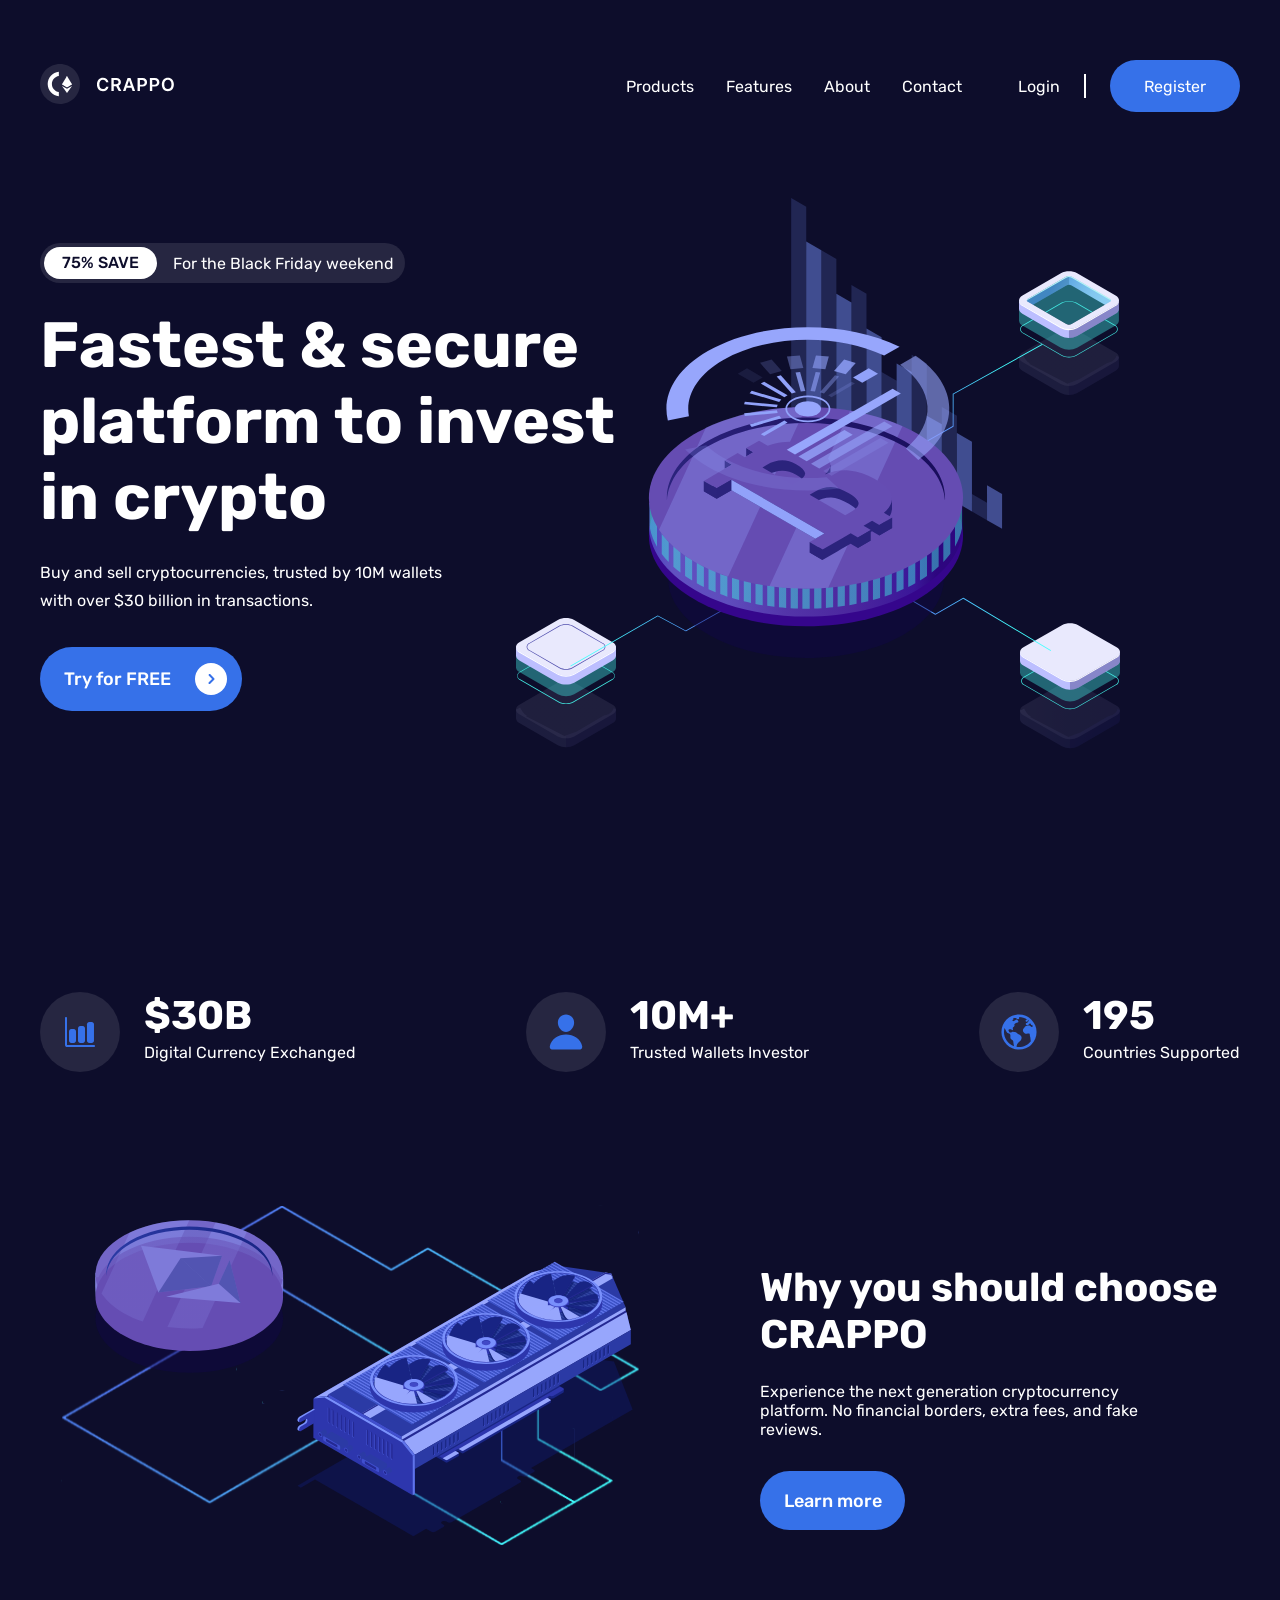
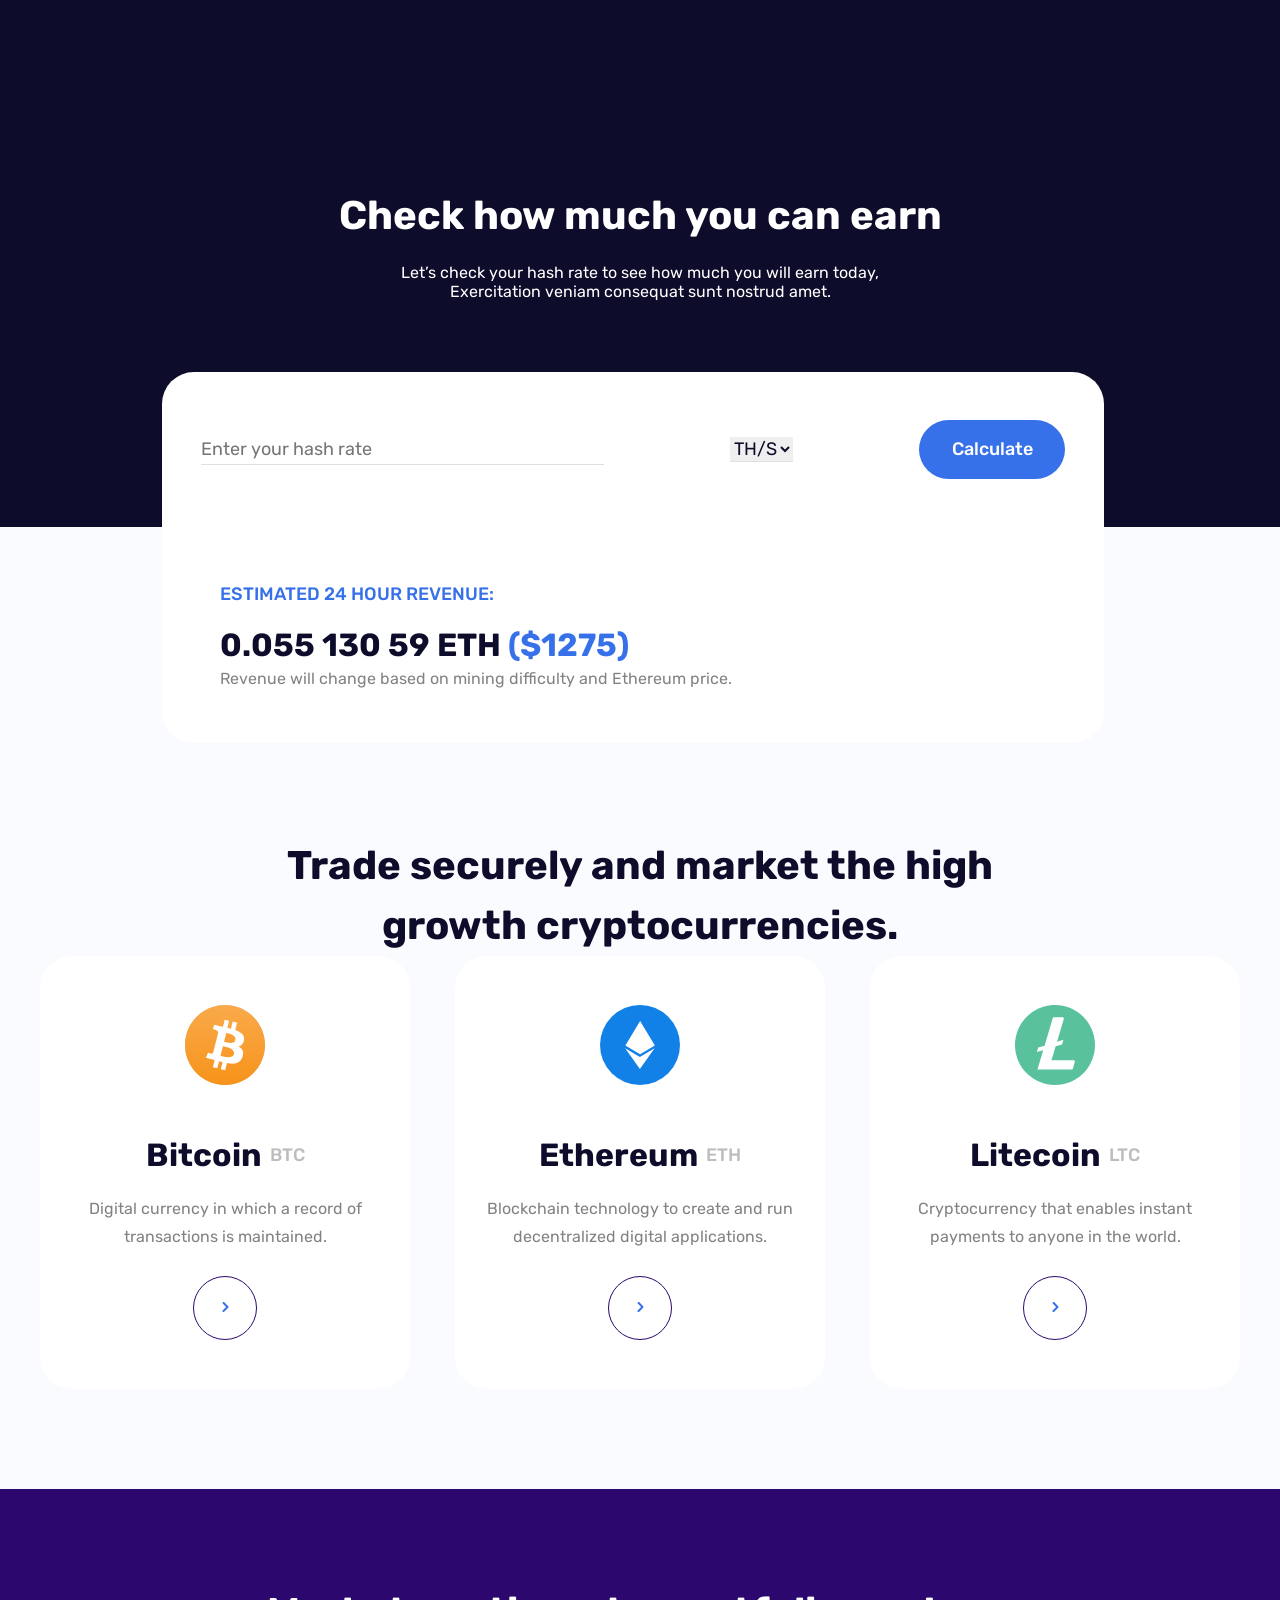
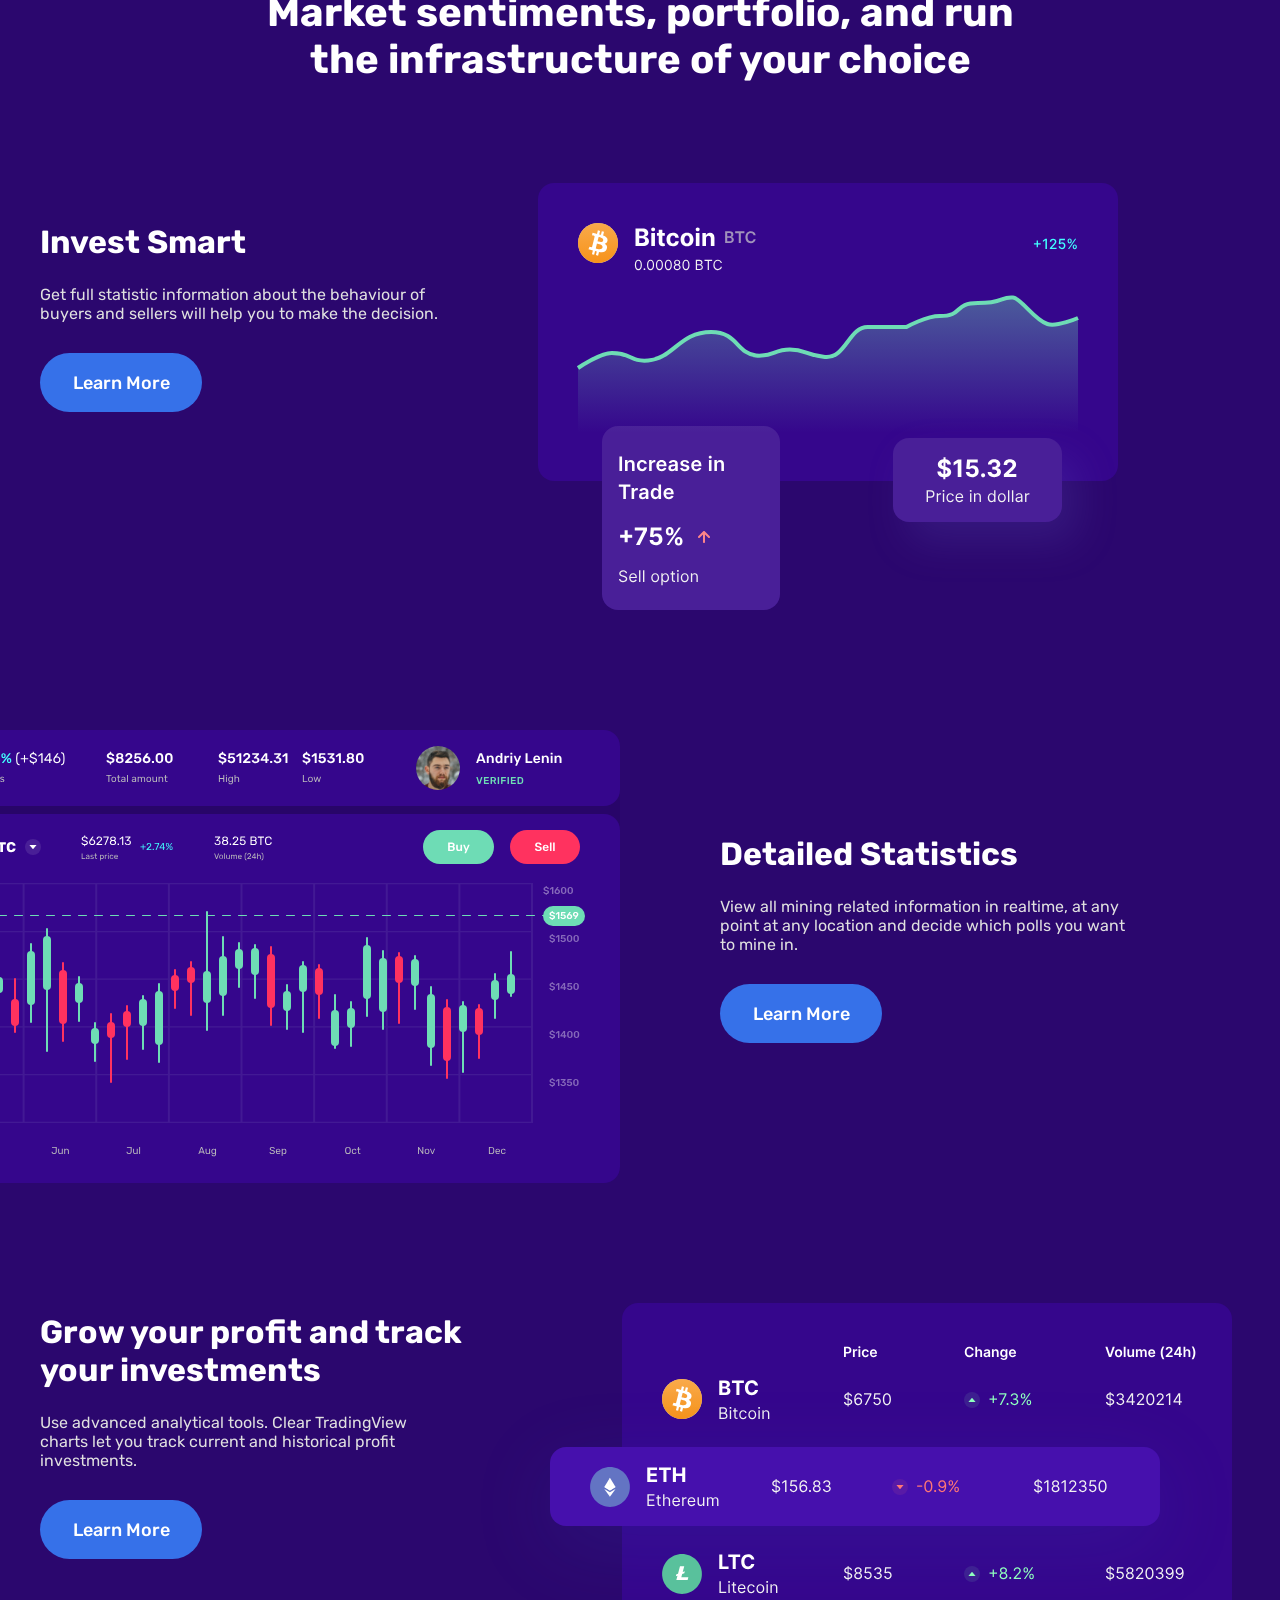
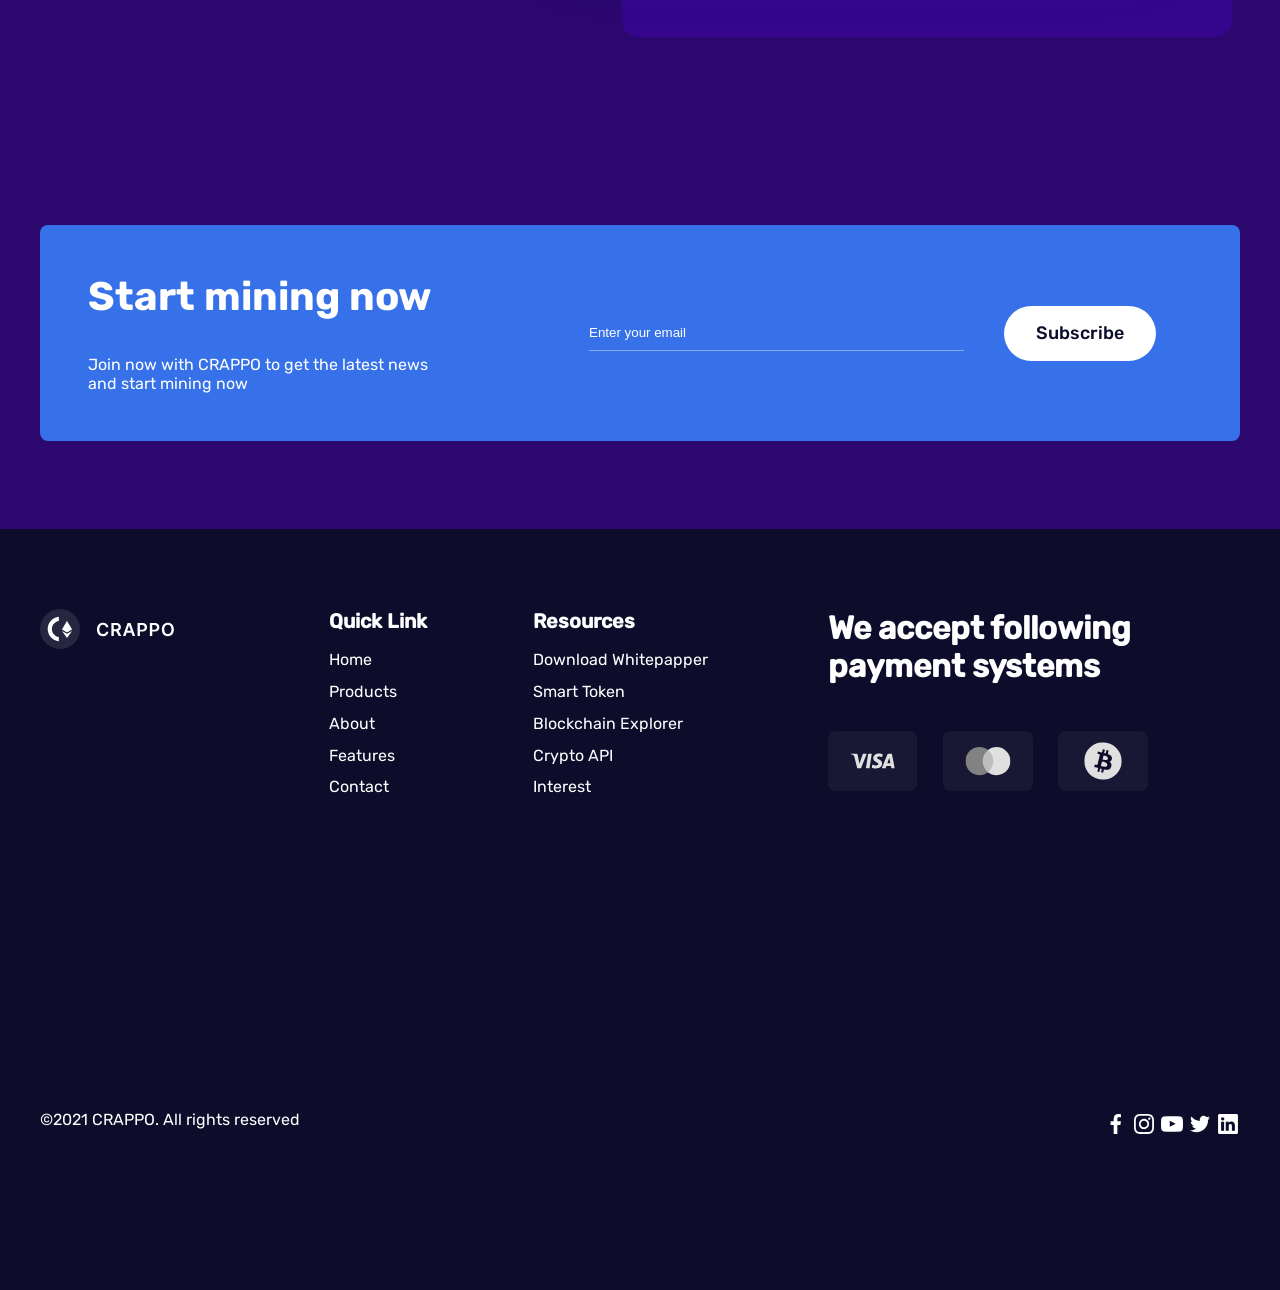
==== index.html @ ebf12674 "Add files via upload" ====
<!DOCTYPE html>
<html lang="en">
<head>
    <meta charset="UTF-8">
    <meta name="viewport" content="width=device-width, initial-scale=1.0">
    <title>CRAPPO</title>

    <link rel="stylesheet" href="css/style.css">
    <script src="js/app.js" defer></script>
</head>
<body>
    
    <div class="wrapper">
        <div class="content">
            <header class="header">
                <div class="container">
                    <div class="top">
                        <a href="#" class="logo">
                            <img src="img/Logo.svg" alt="alt" class="logo__img">
                        </a>
                        <nav class="menu">
                            <ul class="menu_list">
                                <li class="menu__list-item">
                                    <a href="#" class="menu__list-link">Products</a>
                                </li>
                                <li class="menu__list-item">
                                    <a href="#" class="menu__list-link">Features</a>
                                </li>
                                <li class="menu__list-item">
                                    <a href="#" class="menu__list-link">About</a>
                                </li>
                                <li class="menu__list-item">
                                    <a href="#" class="menu__list-link">Contact</a>
                                </li>
                            </ul>
                        </nav>
                        <nav class="signin">
                            <a href="#" class="signin_text">Login</a>
                            <span class="delimiter"></span>
                            <a href="#" class="reg_button">Register</a>
                        </nav>
                    </div>
                </div>
            </header>
            
            <section class="section_one">
                <div class="container">
                    <div class="value_prop_inner">
                        <div class="value_prop">
                            <div class="info">
                                <p class="save_figure">75% SAVE</p>
                                <p class="button_text">For the Black Friday weekend</p>
                            </div>
                            <h1 class="value__prop-btext">Fastest & secure<br> platform to invest <br>in crypto</h1>
                            <p class="value__prop-stext">Buy and sell cryptocurrencies, trusted by 10M wallets <br>with over $30 billion in transactions.</p>
                            <button href="#" class="try_button">
                                <p>Try for FREE</p>
                                <img src="img/Arrow_R.svg" alt="Alt" class="arrow_r" href="#">
                            </button>
                        </div>
                        <div class="value_prop_img">
                            <img src="img/Illustration.svg" alt="Alt" class="illust">
                        </div>
                    </div>
                    <div class="whocrappo">
                        <div class="numbers">
                            <ul class="numbers_list">
                                <li class="number_items">
                                    <img class="icon_whocrappo" src="img/Icon_1.svg" alt="Alt">
                                    <div class="number_items-text">
                                        <h1 class="b_text">$30B</h1>
                                        <p class="r_text">Digital Currency Exchanged</p>
                                    </div>
                                </li>
                                <li class="number_items">
                                    <img class="icon_whocrappo" src="img/Icon_2.svg" alt="Alt">
                                    <div class="number_items-text">
                                        <h1 class="b_text">10M+</h1>
                                        <p class="r_text">Trusted Wallets Investor</p>
                                    </div>
                                </li>
                                <li class="number_items">
                                    <img class="icon_whocrappo" src="img/Icon_3.svg" alt="Alt">
                                    <div class="number_items-text">
                                        <h1 class="b_text">195</h1>
                                        <p class="r_text">Countries Supported</p>
                                    </div>
                                </li>
                            </ul>
                            <img src="img/Illustrations_2.svg" alt="Alt" class="illust_2">
                            <div class="experience">
                                <div class="experience_text">
                                    <h1 class="experience_btext">
                                        Why you should choose <br>CRAPPO
                                    </h1>
                                    <p class="experience_rtext">
                                        Experience the next generation cryptocurrency <br>platform. No financial borders, extra fees, and fake <br>reviews.
                                    </p>
                                    <button href="#" class="experience_button">
                                        Learn more
                                    </button>
                                </div>
                            </div>
                        </div>
                        <div class="trade">
                            <div class="check">
                                <h1 class="check_btext">
                                    Check how much you can earn
                                </h1>
                                <p class="ckeck_rtext">
                                    Let’s check your hash rate to see how much you will earn today, <br>Exercitation veniam consequat sunt nostrud amet.
                                </p>
                            </div>
                        </div>
                    </div>
                    <div class="calculate">
                        <div class="calculate_content">
                            <input type="search" class="saerch" placeholder="Enter your hash rate">
                            <select name="select" id="#" class="select">
                                <option value="s1" class="value">TH/S</option>
                                <option value="s2" class="value">R</option>
                                <option value="s3" class="value">T</option>
                                <option value="s4" class="value">Y</option>
                            </select>
                            <button href="#" class="calculate_button">Calculate</button>
                        </div>
                    </div>
                </div>
            </section>

            <section class="section_two">
                <div class="container">
                    <div class="estimated_figure">
                        <div class="estimated_revenue">
                            <p class="estimated-text">ESTIMATED 24 HOUR REVENUE:</p>
                            <div class="estimated-value">
                                <p class="estimated-value">0.055 130 59 ETH <span>($1275)</span></p>
                            </div>
                            <p class="estimated-low_text">Revenue will change based on mining difficulty and Ethereum price.</p>
                        </div>
                    </div>
                    <div class="cryptocurrencies">
                        <div class="cryptocurrencies_title">
                            <h1>Trade securely and market the high <br>growth cryptocurrencies.</h1>
                        </div>
                        <div class="cryptocurrencies_list">
                            <ul class="cryptocurrencies_items">
                                <li class="cryptocurrencies_item">
                                    <img src="img/Icon_btc.svg" alt="" class="cryptocurrencies_img">
                                    <div class="cryptocurrencies_item_text">
                                        <div class="cryptocurrencies_item_title">
                                            <h1>Bitcoin</h1>
                                            <p>BTC</p>
                                        </div>
                                        <div class="cryptocurrencies_item_low-text">
                                            <p>Digital currency in which a record of <br> transactions is maintained.</p>
                                        </div>
                                        <button class="cryptocurrencies_button">
                                            <p class="cryptocurrencies_button_text">Start mining</p>
                                            <img src="img/Arrow_cryptocurrencies.svg" alt="">
                                        </button>
                                    </div>
                                </li>
                                <li class="cryptocurrencies_item">
                                    <img src="img/Icon_eth.svg" alt="" class="cryptocurrencies_img">
                                    <div class="cryptocurrencies_item_text">
                                        <div class="cryptocurrencies_item_title">
                                            <h1>Ethereum</h1>
                                            <p>ETH</p>
                                        </div>
                                        <div class="cryptocurrencies_item_low-text">
                                            <p>Blockchain technology to create and run <br> decentralized digital applications.</p>
                                        </div>
                                        <button class="cryptocurrencies_button">
                                            <p class="cryptocurrencies_button_text">Start mining</p>
                                            <img src="img/Arrow_cryptocurrencies.svg" alt="">
                                        </button>
                                    </div>
                                </li>
                                <li class="cryptocurrencies_item">
                                    <img src="img/Icon_ltc.svg" alt="" class="cryptocurrencies_img">
                                    <div class="cryptocurrencies_item_text">
                                        <div class="cryptocurrencies_item_title">
                                            <h1>Litecoin</h1>
                                            <p>LTC</p>
                                        </div>
                                        <div class="cryptocurrencies_item_low-text">
                                            <p>Cryptocurrency that enables instant <br> payments to anyone in the world.</p>
                                        </div>
                                        <button class="cryptocurrencies_button">
                                            <p class="cryptocurrencies_button_text">Start mining</p>
                                            <img src="img/Arrow_cryptocurrencies.svg" alt="">
                                        </button>
                                    </div>
                                </li>
                            </ul>
                        </div>
                    </div>
                </div>
            </section>

            <section class="section_three">
                <div class="container">
                    <h1 class="features_h1">Market sentiments, portfolio, and run <br> the infrastructure of your choice</h1>
                    <div class="features">
                        <div class="invest_smart">
                            <div class="invest_smart_text">
                                <h1 class="features-text_h1">Invest Smart</h1>
                                <p class="features-text-p">Get full statistic information about the behaviour of  <br>buyers and sellers will help you to make the decision.</p>
                                <div class="features-button">
                                    <p class="features-button_text">Learn More</p>
                                </div>
                            </div>
                            <img src="img/invest_smart.svg" alt="Alt" class="invest_smart-img">
                        </div>
                        <div class="detailed">
                            <img src="img/detailed.svg" alt="Alt" class="detailed-img">
                            <div class="detailed_text">
                                <h1 class="features-text_h1">Detailed Statistics</h1>
                                <p class="features-text-p">View all mining related information in realtime, at any <br> point at any location and decide which polls you want <br>to mine in.</p>
                                <div class="features-button" href="#">
                                    <p class="features-button_text">Learn More</p>
                                </div>
                            </div>
                        </div>
                        <div class="profit">
                            <div class="profit_text">
                                <h1 class="features-text_h1">Grow your profit and track your investments</h1>
                                <p class="features-text-p">Use advanced analytical tools. Clear TradingView <br>charts let you track current and historical profit <br>investments.</p>
                                <div class="features-button" href="#">
                                    <p class="features-button_text">Learn More</p>
                                </div>
                            </div>
                            <img src="img/profit.svg" alt="Alt" class="profit-img">
                        </div>
                    </div>
                    <div class="start_mining">
                        <div class="start_mining-text">
                            <h1 class="start_mining-text_h1">Start mining now</h1>
                            <p class="start_mining-text_p">Join now with CRAPPO to get the latest news <br>and start mining now</p>
                        </div>
                        <div class="enter_email">
                            <input type="text" class="email_input" placeholder="Enter your email">
                            <a class="enter_email-button" href="#">
                                <p class="enter_email-button_text">Subscribe</p>
                            </a>
                        </div>
                    </div>
                </div>
            </section>
            <footer class="footer">
                <div class="container">
                    <div class="footer_item">
                        <div class="logo_footer">
                            <img src="img/Logo.svg" alt="Alt" class="logo_footer-img">
                        </div>
                        <div class="footer_content">
                            <ul class="footer-list">
                                <h1 class="footer-list_text-h1">Quick Link</h1>
                                <li class="footer-list_item">
                                    <a href="#" class="footer-list_text">Home</a>
                                </li>
                                <li class="footer-list_item">
                                    <a href="#" class="footer-list_text">Products</a>
                                </li>
                                <li class="footer-list_item">
                                    <a href="#" class="footer-list_text">About</a>
                                </li>
                                <li class="footer-list_item">
                                    <a href="#" class="footer-list_text">Features</a>
                                </li>
                                <li class="footer-list_item">
                                    <a href="#" class="footer-list_text">Contact</a>
                                </li>
                            </ul>
                            <ul class="footer-list">
                                <h1 class="footer-list_text-h1">Resources</h1>
                                <li class="footer-list_item">
                                    <a href="#" class="footer-list_text">Download Whitepapper</a>
                                </li>
                                <li class="footer-list_item">
                                    <a href="#" class="footer-list_text">Smart Token</a>
                                </li>
                                <li class="footer-list_item">
                                    <a href="#" class="footer-list_text">Blockchain Explorer</a>
                                </li>
                                <li class="footer-list_item">
                                    <a href="#" class="footer-list_text">Crypto API</a>
                                </li>
                                <li class="footer-list_item">
                                    <a href="#" class="footer-list_text">Interest</a>
                                </li>
                            </ul>
                            <div class="payment_systems">
                                <h1 class="payment_systems-text">We accept following </h1>
                                <h1 class="payment_systems-text">payment systems</h1>
                                <div class="payment_system_imgs">
                                    <img src="img/Visa.svg" alt="Alt" class="payment_systems_img">
                                    <img src="img/Mastercard.svg" alt="Alt" class="payment_systems_img">
                                    <img src="img/Bitcoin.svg" alt="Alt" class="payment_systems_img">
                                </div>
                            </div>
                        </div>
                    </div>
    
                    <div class="footer_rights">
                        <p class="footer_rights">©2021 CRAPPO. All rights reserved</p>
                        <div class="footer_rights-imgs">
                            <img src="img/facebook-f 1.svg" alt="Alt" class="footer_rights-img">
                            <img src="img/instagram 1.svg" alt="Alt" class="footer_rights-img">
                            <img src="img/youtube 1.svg" alt="Alt" class="footer_rights-img">
                            <img src="img/twitter 1.svg" alt="Alt" class="footer_rights-img">
                            <img src="img/linkedin 1.svg" alt="Alt" class="footer_rights-img">
                        </div>
                    </div>
                </div>
            </footer>
        </div>
    </div>

</body>

</html>
---- css/style.css ----
* {
    margin: 0;
    padding: 0;
    box-sizing: border-box;
}
ul {
    list-style: none;
}
:active, :hover, :focus {
    outline: 0;
    outline-offset: 0;
}
a {
    text-decoration: none;
    color: inherit;
}
@font-face {
    font-family: rubic-r;
    src: url(../fonts/Rubik-Regular.ttf);
}
@font-face {
    font-family: rubic-m;
    src: url(../fonts/Rubik-Medium.ttf);
}
@font-face {
    font-family: rubic-b;
    src: url(../fonts/Rubik-Bold.ttf);
}
body {
    font-family: rubic-r;
    font-size: 16px;
    color: #FFFFFF;
    overflow-x: hidden;
}
h1 {
    font-size: 2.5rem;
    font-family: rubic-b;
}
.header {
    background-color: #0D0D2B;
    background-size: auto 100%;
}
.container {
    max-width: 1200px;
    margin: 0 auto;
}
.top {
    position: relative;
    display: flex;
    align-items: center;
    justify-content: space-between;
    padding-top: 3.75rem;
}
.logo {
    margin-right: 28.188rem;
}
.menu_list{
    display: flex;
    gap: 2rem;
    margin-right: 3.5rem;
}
.signin{
    display: flex;
    align-items: center;
    gap: 1.5rem;
}
.delimiter {
    width: 2px;
    height: 1.5rem;
    background: #FFFFFF;
}
.reg_button{
    width: 8.125rem;
    height: 3.25rem;
    background: #3671E9;
    border-radius: 2rem;
    display: flex;
    justify-content: center;
    align-items: center;
    cursor: pointer;
}
.reg_button:hover {
    background: #578dfa;
}
.section_one {
    background-color: #0D0D2B;
    padding-top: 3.188rem;
}
.value_prop_inner {
    display: grid;
    gap: 8px;
    grid-template-columns: 468px 565px;
}
.value__prop {
    position: relative;
    display: flex;
}
.info {
    margin-top: 5rem;
    display: flex;
    justify-content: space-around;
    align-items: center;
    gap: 1rem;
    border-radius: 2rem;
    background: rgba(255, 255, 255, 0.1);
    height: 2.5rem;
    width: 22.813rem;
}
.save_figure {
    background: #FFFFFF;
    width: 8.313rem;
    height: 2rem;
    display: flex;
    justify-content: center;
    align-items: center;
    border-radius: 2rem;
    font-family: rubic-m;
    line-height: 150%;
    color: #0D0D2B;
    margin: .25rem 0 .25rem .25rem;
}
.button_text {
    white-space: nowrap;
    margin-right: 0.688rem;
}
.value__prop-btext {
    white-space: nowrap;
    font-size: 4rem;
    margin-top: 1.5rem;
    max-width: 36.15rem;
}
.value__prop-stext {
    white-space: nowrap;
    line-height: 1.75rem;
    max-width: 27.188;
    margin-top: 1.5rem;
}
.try_button {
    margin-top: 2rem;
    background: #3671E9;
    width: 12.625rem;
    height: 4rem;
    border-radius: 2rem;
    display: flex;
    align-items: center;
    justify-content: center;
    gap: 1.5rem;
    border: none;
    cursor: pointer;
}
.try_button:hover {
    background: #578dfa;
}
.try_button p {
    font-family: rubic-m;
    font-size: 1.125rem;
    color: #FFFFFF;
    margin: 1.156rem 0 1.156rem 1.5rem;
    white-space: nowrap;
}
.try_button img {
    margin: 1rem 1rem 1rem 0;
    width: 2rem;
    height: 2rem;
}
.whocrappo {
    margin-top: 14.938rem;
}
.numbers_list {
    position: relative;
    display: flex;
    justify-content: space-between;
}
.number_items {
    display: flex;
    gap: 1.5rem;
}
.number_items-text {
    display: flex;
    flex-direction: column;
    gap: 0.25rem;
}
.experience {
    margin-top: 12rem;
}
.illust_2 {
    position: absolute;
}
.experience_text {
    margin-left: 45rem;
    white-space: nowrap;
}
.experience_rtext {
    margin-top: 1.5rem;
}
.experience_button {
    background: #3671E9;
    height: 3.688rem;
    width: 9.063rem;
    border-radius: 2rem;
    border: none;
    font-family: rubic-m;
    font-size: 1.125rem;
    color: #FFFFFF;
    margin-top: 2rem;
    cursor: pointer;
}
.experience_button:hover {
    background: #578dfa;
}

.trade {
    margin-top: 16.375rem;
    text-align: center;
}
.check_btext {
    margin-bottom: 1.5rem;
}

.calculate {
    margin: 4.438rem 8.5rem 0 7.625rem;
}

.calculate_content {
    width: 58.875rem;
    height: 9.688rem;
    background: white;
    display: flex;
    align-items: center;
    gap: 48px;
    justify-content: space-around;
    border-radius: 2rem 2rem 0 0;
}
.saerch {
    border: none;
    border-bottom: 1px solid #E0E0E0;
    width: 25.188rem;
    height: 1.875rem;
    font-family: inherit;
    font-size: 1.125rem;
    line-height: 150%;
    color: #0D0D2B;
}
.select {
    color: #0D0D2B;
    font-family: inherit;
    font-size: 1.125rem;
    line-height: 150%;
    border: none;
    border-bottom: 1px solid #E0E0E0;
}
.calculate_button {
    width: 9.125rem;
    height: 3.688rem;
    border-radius: 32px;
    border: none;
    background: #3671E9;
    font-family: rubic-m;
    font-size: 1.125rem;
    line-height: 150%;
    color: white;
    cursor: pointer;
}
.calculate_button:hover {
    background: #578dfa;
}


.section_two {
    background-color: #FAFBFF;
    color: #0D0D2B;
}
.estimated_figure {
    width: 58.875rem;
    height: 13.5rem;
    background: #FFFFFF;
    border-radius: 0 0 2rem 2rem;
    margin: 0 8.5rem 5.813rem 7.625rem;
    display: flex;
    flex-direction: column;
    justify-content: center;
}
.estimated_revenue {
    padding: 3rem 3.625rem;
}
.estimated-text {
    color: #3671E9;
    font-family: rubic-m;
    font-size: 1.125rem;
}
.estimated-value {
    color: #0D0D2B;
    font-family: rubic-b;
    font-size: 2rem;
    line-height: 150%;
    margin-top: 1rem;
}
.estimated-value span {
    color: #3671E9;
}
.estimated-low_text {
    color: #828282;
}

.cryptocurrencies {
    display: flex;
    flex-direction: column;
    align-items: center;
}
.cryptocurrencies_title h1 {
    text-align: center;
    line-height: 150%;
}
.cryptocurrencies_items {
    display: flex;
    gap: 45px;
    margin-bottom: 100px;
}
.cryptocurrencies_item {
    padding: 48px 24px;
    display: flex;
    flex-direction: column;
    align-items: center;
    justify-content: center;
    width: 370px;
    height: 433px;
    background: white;
    color: #0D0D2B;
    border-radius: 32px;
    transition: background 0.3s ease, color 0.3s ease;
}

.cryptocurrencies_item_text {
    text-align: center;
}
.cryptocurrencies_img {
    width: 80px;
    height: 80px;
    margin-bottom: 46px;
}
.cryptocurrencies_item_title{
    display: flex;
    align-items: center;
    justify-content: center;
    gap: 8px;
    margin-bottom: 16px;
}
.cryptocurrencies_item_title h1{
    font-size: 32px;
    line-height: 150%;
}
.cryptocurrencies_item_title p {
    font-family: rubic-m;
    font-size: 18px;
    line-height: 150%;
    color: #BDBDBD;
}
.cryptocurrencies_item_low-text {
    line-height: 28px;
    text-align: center;
    color: #828282;
    margin-bottom: 25px;
}
.cryptocurrencies_button {
    width: 64px;
    height: 64px;
    border-radius: 32px;
    background: white;
    white-space: nowrap;
    border: 1px solid #2B076E;
    transition: width .3s ease, height .3s ease;
}
.cryptocurrencies_button_text {
    position: absolute;
    font-family: rubic-m;
    font-size: 18px;
    opacity: 0;
    transition: opacity .3s ease;
    color: white;
}

.cryptocurrencies_item:hover {
    background: #2B076E;
    color: white;
}
.cryptocurrencies_item:hover .cryptocurrencies_button {
    margin: 0 81px 0 84px;
    background: #3671E9;
    width: 207px;
    height: 64px;
    border-radius: 32px;
    color: white;
    align-items: center;
    display: flex;
    justify-content: space-around;
    border: none;
}
.cryptocurrencies_item:hover button img {
    padding: 16px;
}
.cryptocurrencies_item:hover .cryptocurrencies_button_text {
    position: relative;
    opacity: 1;
}
.cryptocurrencies_item:hover .cryptocurrencies_button:hover {
    background: #578dfa;
    cursor: pointer;
}

.section_three {
    background-color: #2B076E;
    padding-bottom: 88px;
}
.features_h1 {
    text-align: center;
    padding-top: 100px;
}
.features {
    margin-top: 100px;
    display: flex;
    flex-direction: column;
    gap: 120px;
}
.invest_smart {
    display: flex;
    gap: 100px;
}
.invest_smart_text {
    margin-top: 40px;
    display: flex;
    flex-direction: column;
    gap: 24px;
}
.features-text_h1 {
    font-size: 32px;
}
.features-text-p {
    color: #E0E0E0;
}
.features-button {
    margin-top: 6px;
    width: 162px;
    height: 59px;
    background: #3671E9;
    display: flex;
    align-items: center;
    justify-content: center;
    border-radius: 32px;
}
.features-button:hover {
    background: #578dfa;
    cursor: pointer;
}
.features-button_text {
    font-family: rubic-m;
    font-size: 18px;
}
.detailed {
    display: flex;
    gap: 100px;
}
.detailed-img {
    margin-left: calc(50vw - 770px);
}
.detailed_text {
    margin-top: 105px;
    display: flex;
    flex-direction: column;
    gap: 24px;
}
.profit {
    display: flex;
    justify-content: space-between;
}
.profit_text {
    margin-top: 10px;
    display: flex;
    flex-direction: column;
    gap: 24px;
}

.start_mining {
    margin-top: 188px;
    padding: 48px;
    width: 1200px;
    height: 216px;
    background: #3671E9;
    border-radius: 8px;
    display: flex;
}
.start_mining-text {
    display: flex;
    flex-direction: column;
    justify-content: space-between;
    width: 501px;
}
.enter_email {
    display: flex;
    align-items: center;
    justify-content: center;
    gap: 40px;
}
.email_input {
    width: 375px;
    height: 35px;
    border: none;
    border-bottom: 1px solid rgba(255, 255, 255, 0.4);
    background: #3671E9;
    color: white;
}
.email_input::placeholder {
    color: white;
}
.enter_email-button {
    width: 152px;
    height: 55px;
    background: white;
    border-radius: 32px;
    color: #0D0D2B;
    font-family: rubic-m;
    font-size: 18px;
    display: flex;
    justify-content: center;
    align-items: center;
}
.enter_email-button:hover {
    background: #dadada;
}
footer {
    padding: 80px 0 80px;
    background: #0D0D2B;
}
.footer_item {
    display: flex;
}
.footer_content {
    display: flex;
    margin-left: 12vw;
    gap: 2vw;
}
.footer-list {
    display: flex;
    flex-direction: column;
    width: 14vw;
    height: 29vh;
    gap: 1vw;
}
.footer-list_text-h1 {
    font-family: rubic-m;
    font-size: 1.25rem;
    margin-bottom: .5vh;
}
.footer-list_item {
    display: flex;
    flex-direction: column;
    white-space: nowrap;
}
.payment_systems {
    margin-left: 7vw;
}
.payment_systems-text {
    font-family: rubic-m;
    font-size: 2rem;
}
.payment_system_imgs {
    padding-top: 40px;
    display: flex;
    justify-content: space-between;
    gap: 2vw;
}
.payment_systems_img {
    width: 7vw;
    height: 8vh;
}
.footer_rights {
    margin-top: 120px;
    display: flex;
    justify-content: space-between;
    padding-bottom: 4.5vh;
}
.footer_rights-imgs {
    margin-top: 122px;
    gap: 32px;
}
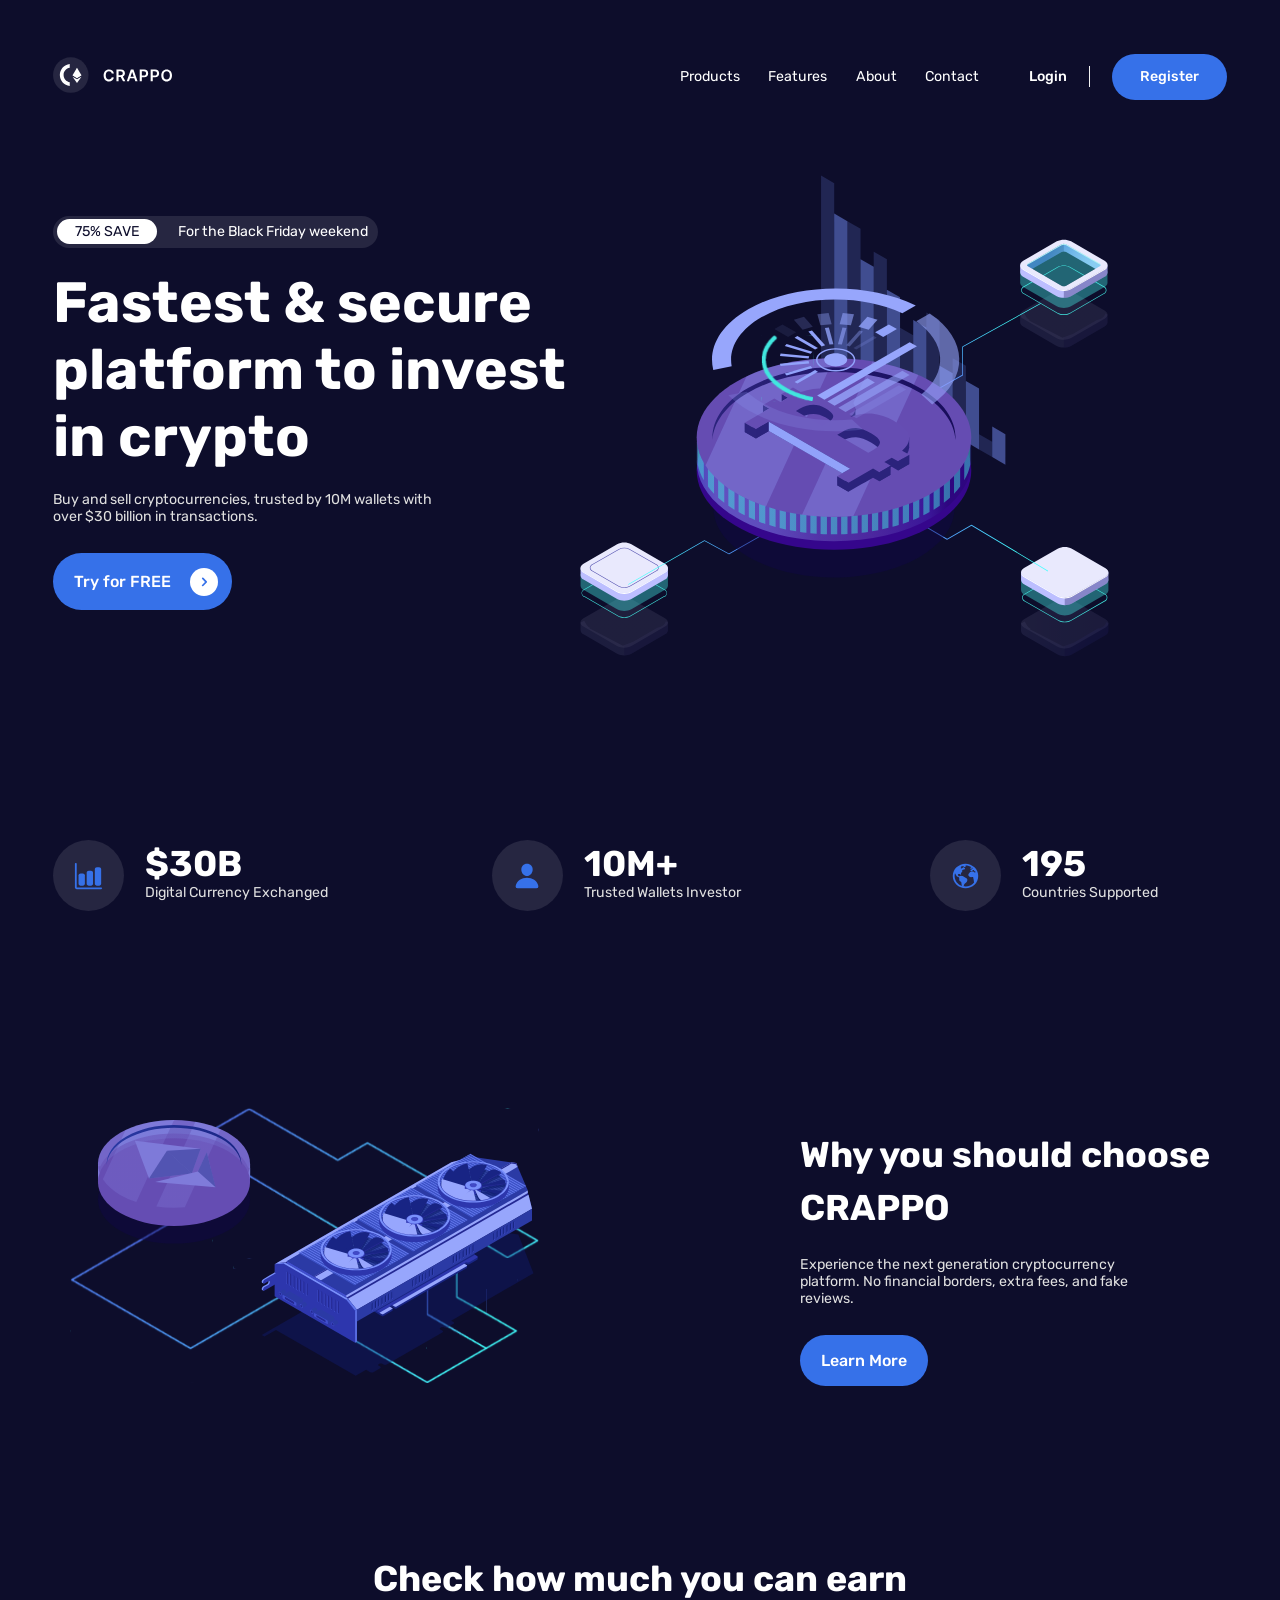
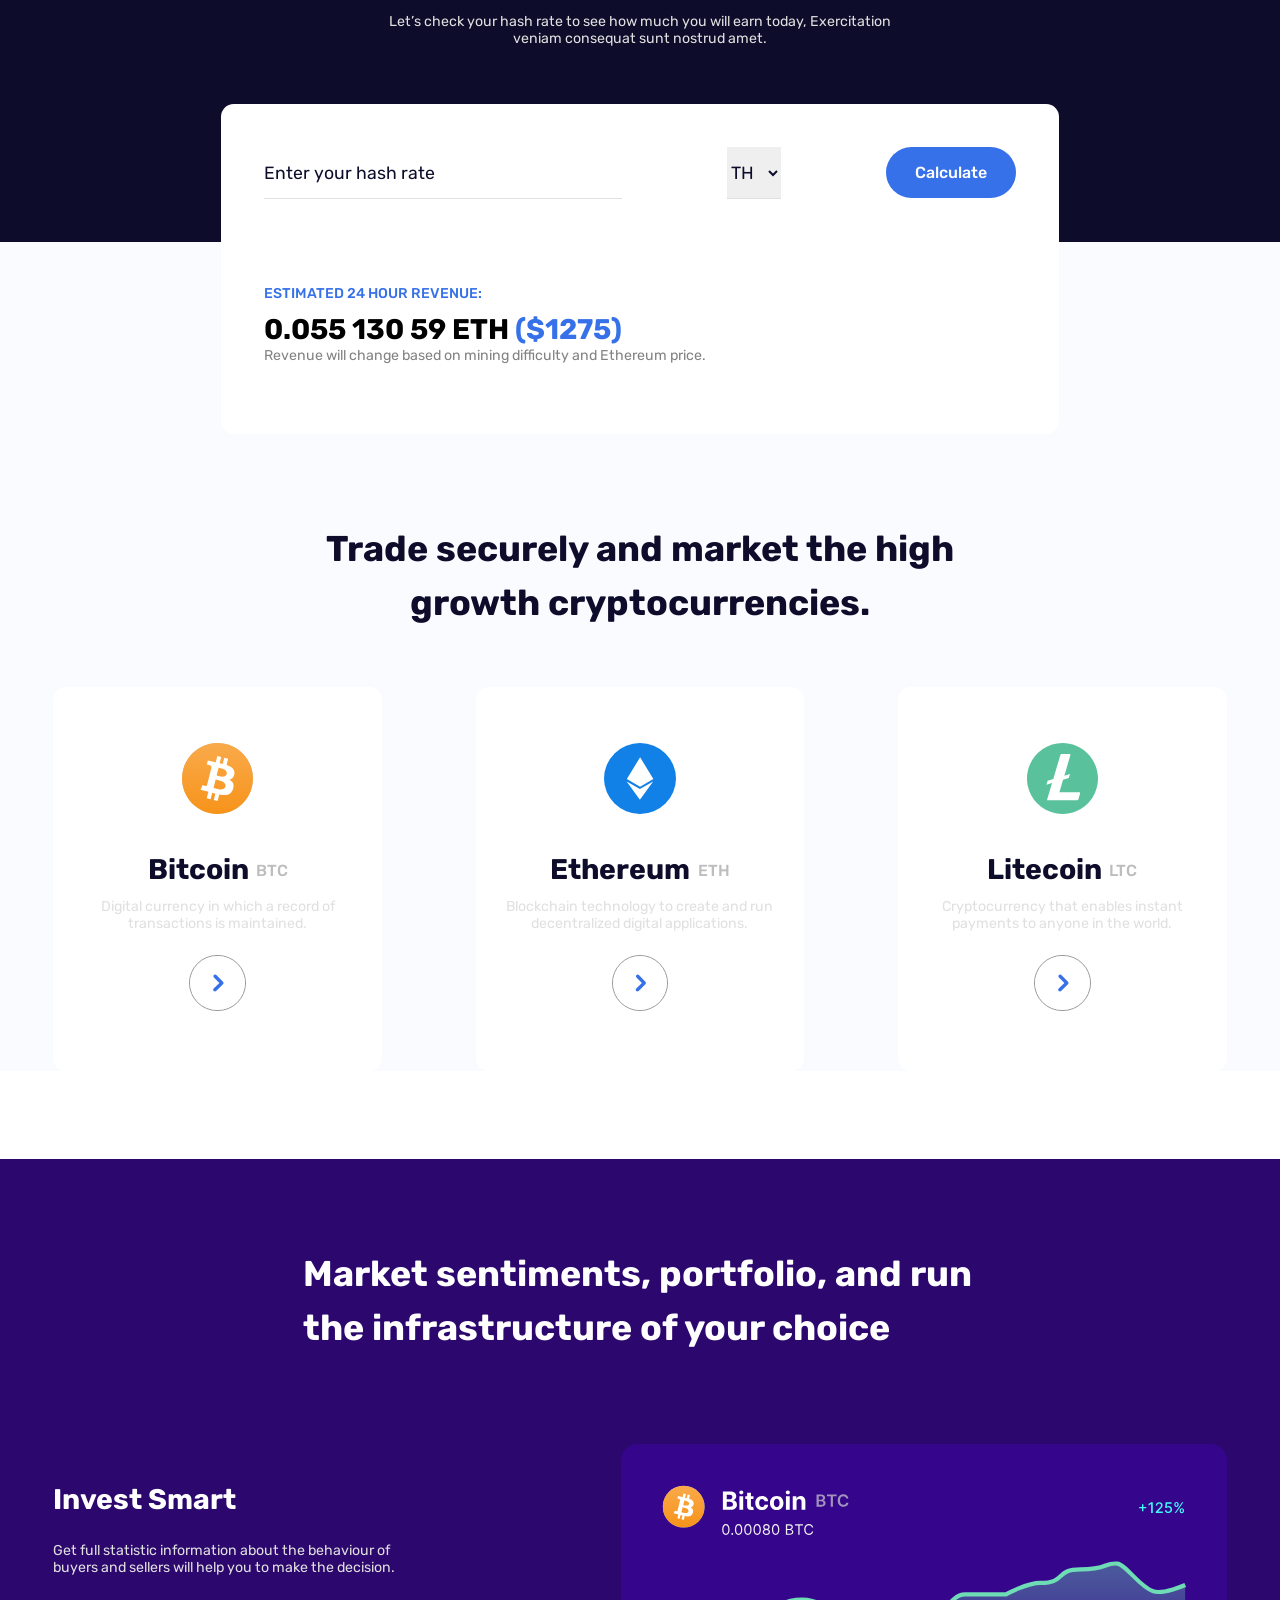
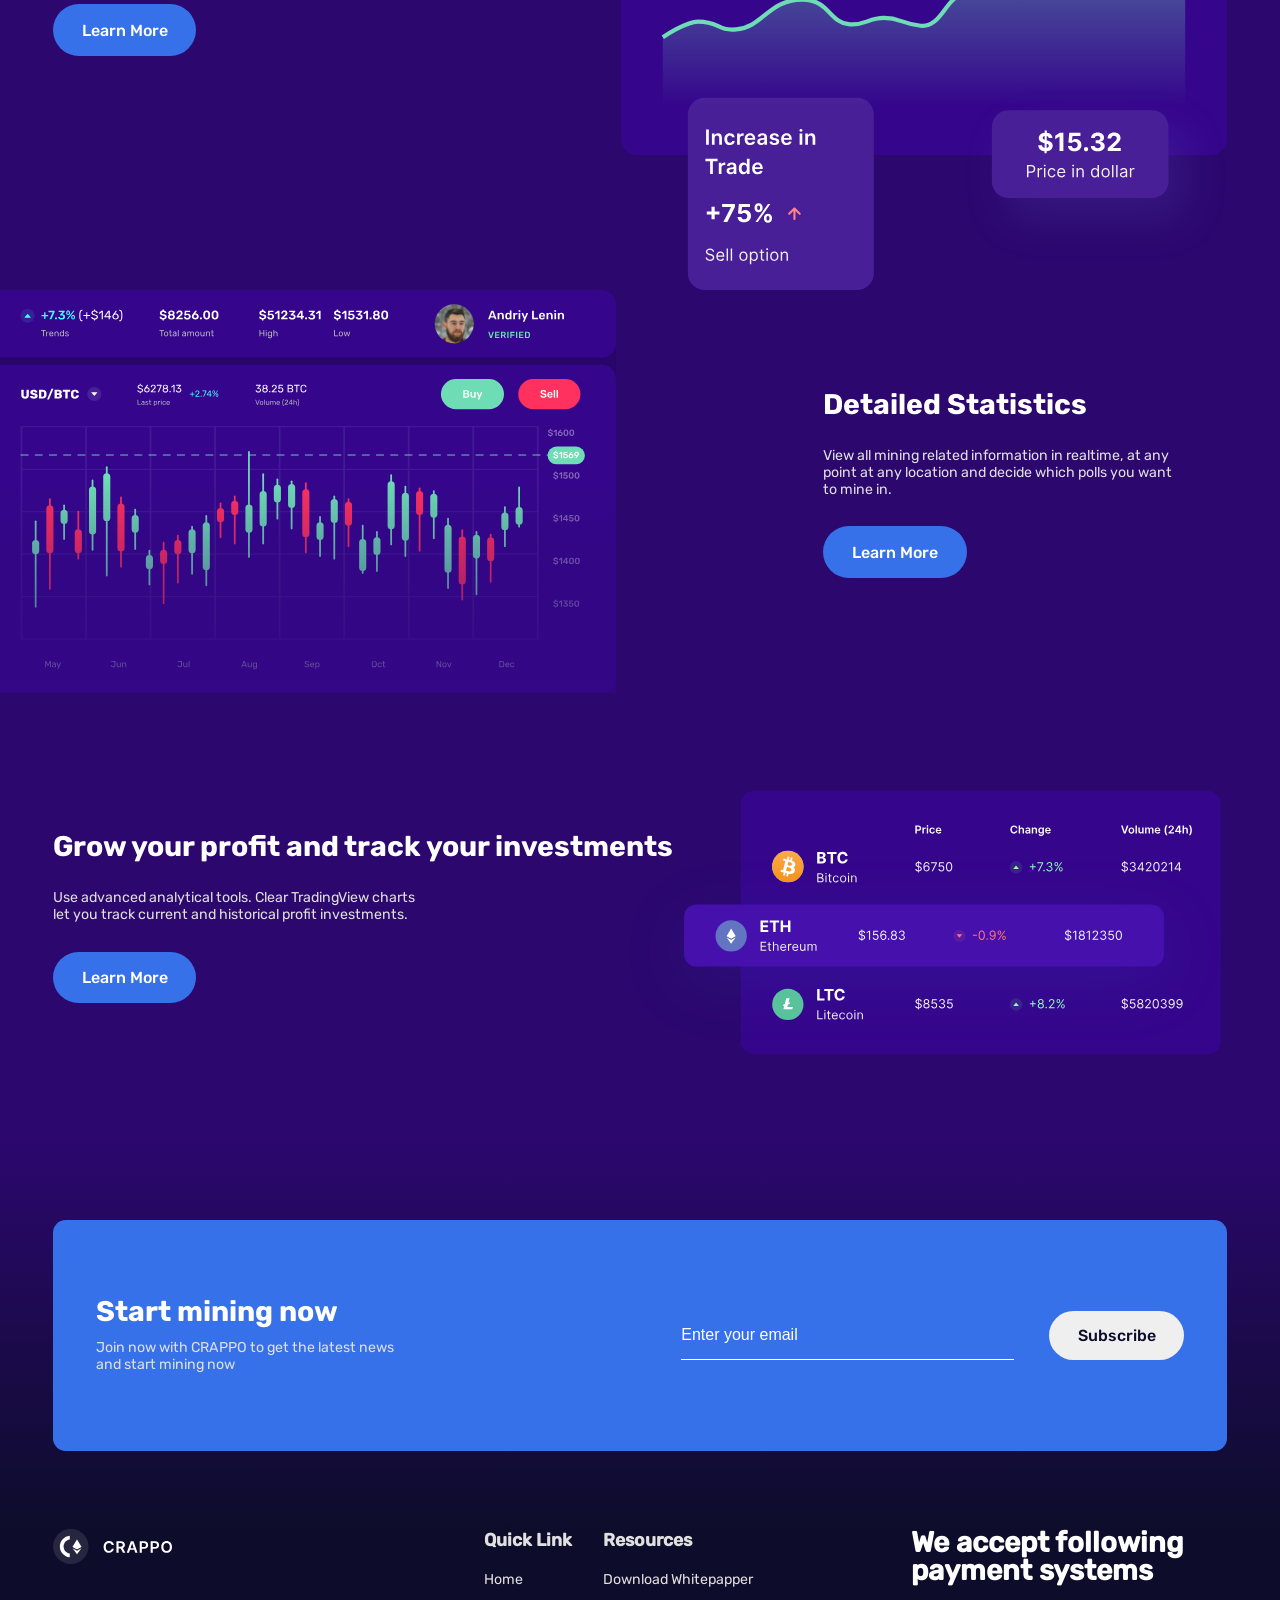
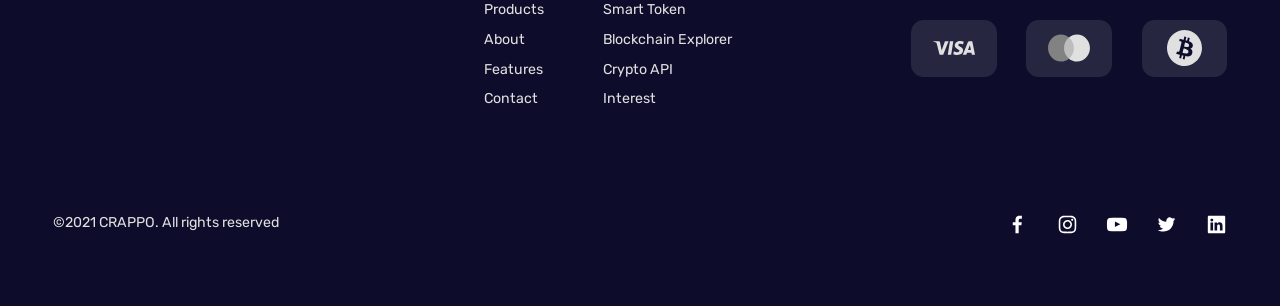
==== commit a27fd05d: "Add files via upload" ====
--- a/index.html
+++ b/index.html
@@ -5,319 +5,309 @@
     <meta name="viewport" content="width=device-width, initial-scale=1.0">
     <title>CRAPPO</title>
 
-    <link rel="stylesheet" href="css/style.css">
+    <link rel="stylesheet" href="css/main.css">
     <script src="js/app.js" defer></script>
 </head>
 <body>
-    
-    <div class="wrapper">
-        <div class="content">
-            <header class="header">
-                <div class="container">
-                    <div class="top">
-                        <a href="#" class="logo">
-                            <img src="img/Logo.svg" alt="alt" class="logo__img">
-                        </a>
-                        <nav class="menu">
-                            <ul class="menu_list">
-                                <li class="menu__list-item">
-                                    <a href="#" class="menu__list-link">Products</a>
-                                </li>
-                                <li class="menu__list-item">
-                                    <a href="#" class="menu__list-link">Features</a>
-                                </li>
-                                <li class="menu__list-item">
-                                    <a href="#" class="menu__list-link">About</a>
-                                </li>
-                                <li class="menu__list-item">
-                                    <a href="#" class="menu__list-link">Contact</a>
-                                </li>
-                            </ul>
-                        </nav>
-                        <nav class="signin">
-                            <a href="#" class="signin_text">Login</a>
-                            <span class="delimiter"></span>
-                            <a href="#" class="reg_button">Register</a>
-                        </nav>
-                    </div>
-                </div>
-            </header>
-            
-            <section class="section_one">
-                <div class="container">
-                    <div class="value_prop_inner">
-                        <div class="value_prop">
-                            <div class="info">
-                                <p class="save_figure">75% SAVE</p>
-                                <p class="button_text">For the Black Friday weekend</p>
-                            </div>
-                            <h1 class="value__prop-btext">Fastest & secure<br> platform to invest <br>in crypto</h1>
-                            <p class="value__prop-stext">Buy and sell cryptocurrencies, trusted by 10M wallets <br>with over $30 billion in transactions.</p>
-                            <button href="#" class="try_button">
+    <header class="header">
+        <div class="container">
+            <div class="top">
+                <div class="logo">
+                    <img src="logo/Logo.svg" alt="Logo" class="logo_img">
+                </div>
+                <nav class="menu">
+                    <ul class="menu__list">
+                        <li class="menu__item">
+                            <a href="#" class="menu__link" id="menuProducts">Products</a>
+                        </li>
+                        <li class="menu__item">
+                            <a href="#" class="menu__link" id="menuFeatures">Features</a>
+                        </li>
+                        <li class="menu__item">
+                            <a href="#" class="menu__link" id="menuAbout">About</a>
+                        </li>
+                        <li class="menu__item">
+                            <a href="#" class="menu__link" id="menuContact">Contact</a>
+                        </li>
+                    </ul>
+                    <div class="menu__authorize">
+                        <a href="#" class="menu__login">Login</a>
+                        <span class="menu__span"></span>
+                        <button class="menu__button">Register</button>
+                    </div>
+                </nav>
+            </div>
+        </div>
+    </header>
+
+    <main class="main">
+        <section class="present">
+            <div class="container">
+                <div class="present__content">
+                    <div class="present__info">
+                        <div class="present__adv">
+                            <div class="present__sale">
+                                <p class="present__text_small-violet">75% SAVE</p>
+                            </div>
+                            <p class="present__text-small-white">For the Black Friday weekend</p>
+                        </div>
+                        <div class="present__text">
+                            <h1 class="present__text-head">Fastest & secure platform to invest in crypto</h1>
+                            <p class="present__text-item">Buy and sell cryptocurrencies, trusted by 10M wallets with over $30 billion in transactions.</p>
+                            <button class="present__button">
                                 <p>Try for FREE</p>
-                                <img src="img/Arrow_R.svg" alt="Alt" class="arrow_r" href="#">
+                                <img src="img/Arrow Right.svg" alt="Arrow Right">
                             </button>
                         </div>
-                        <div class="value_prop_img">
-                            <img src="img/Illustration.svg" alt="Alt" class="illust">
-                        </div>
-                    </div>
-                    <div class="whocrappo">
-                        <div class="numbers">
-                            <ul class="numbers_list">
-                                <li class="number_items">
-                                    <img class="icon_whocrappo" src="img/Icon_1.svg" alt="Alt">
-                                    <div class="number_items-text">
-                                        <h1 class="b_text">$30B</h1>
-                                        <p class="r_text">Digital Currency Exchanged</p>
-                                    </div>
-                                </li>
-                                <li class="number_items">
-                                    <img class="icon_whocrappo" src="img/Icon_2.svg" alt="Alt">
-                                    <div class="number_items-text">
-                                        <h1 class="b_text">10M+</h1>
-                                        <p class="r_text">Trusted Wallets Investor</p>
-                                    </div>
-                                </li>
-                                <li class="number_items">
-                                    <img class="icon_whocrappo" src="img/Icon_3.svg" alt="Alt">
-                                    <div class="number_items-text">
-                                        <h1 class="b_text">195</h1>
-                                        <p class="r_text">Countries Supported</p>
-                                    </div>
-                                </li>
-                            </ul>
-                            <img src="img/Illustrations_2.svg" alt="Alt" class="illust_2">
-                            <div class="experience">
-                                <div class="experience_text">
-                                    <h1 class="experience_btext">
-                                        Why you should choose <br>CRAPPO
-                                    </h1>
-                                    <p class="experience_rtext">
-                                        Experience the next generation cryptocurrency <br>platform. No financial borders, extra fees, and fake <br>reviews.
-                                    </p>
-                                    <button href="#" class="experience_button">
-                                        Learn more
-                                    </button>
-                                </div>
-                            </div>
-                        </div>
-                        <div class="trade">
-                            <div class="check">
-                                <h1 class="check_btext">
-                                    Check how much you can earn
-                                </h1>
-                                <p class="ckeck_rtext">
-                                    Let’s check your hash rate to see how much you will earn today, <br>Exercitation veniam consequat sunt nostrud amet.
-                                </p>
-                            </div>
-                        </div>
-                    </div>
-                    <div class="calculate">
-                        <div class="calculate_content">
-                            <input type="search" class="saerch" placeholder="Enter your hash rate">
-                            <select name="select" id="#" class="select">
-                                <option value="s1" class="value">TH/S</option>
-                                <option value="s2" class="value">R</option>
-                                <option value="s3" class="value">T</option>
-                                <option value="s4" class="value">Y</option>
-                            </select>
-                            <button href="#" class="calculate_button">Calculate</button>
-                        </div>
-                    </div>
-                </div>
-            </section>
-
-            <section class="section_two">
-                <div class="container">
-                    <div class="estimated_figure">
-                        <div class="estimated_revenue">
-                            <p class="estimated-text">ESTIMATED 24 HOUR REVENUE:</p>
-                            <div class="estimated-value">
-                                <p class="estimated-value">0.055 130 59 ETH <span>($1275)</span></p>
-                            </div>
-                            <p class="estimated-low_text">Revenue will change based on mining difficulty and Ethereum price.</p>
-                        </div>
-                    </div>
-                    <div class="cryptocurrencies">
-                        <div class="cryptocurrencies_title">
-                            <h1>Trade securely and market the high <br>growth cryptocurrencies.</h1>
-                        </div>
-                        <div class="cryptocurrencies_list">
-                            <ul class="cryptocurrencies_items">
-                                <li class="cryptocurrencies_item">
-                                    <img src="img/Icon_btc.svg" alt="" class="cryptocurrencies_img">
-                                    <div class="cryptocurrencies_item_text">
-                                        <div class="cryptocurrencies_item_title">
-                                            <h1>Bitcoin</h1>
-                                            <p>BTC</p>
-                                        </div>
-                                        <div class="cryptocurrencies_item_low-text">
-                                            <p>Digital currency in which a record of <br> transactions is maintained.</p>
-                                        </div>
-                                        <button class="cryptocurrencies_button">
-                                            <p class="cryptocurrencies_button_text">Start mining</p>
-                                            <img src="img/Arrow_cryptocurrencies.svg" alt="">
-                                        </button>
-                                    </div>
-                                </li>
-                                <li class="cryptocurrencies_item">
-                                    <img src="img/Icon_eth.svg" alt="" class="cryptocurrencies_img">
-                                    <div class="cryptocurrencies_item_text">
-                                        <div class="cryptocurrencies_item_title">
-                                            <h1>Ethereum</h1>
-                                            <p>ETH</p>
-                                        </div>
-                                        <div class="cryptocurrencies_item_low-text">
-                                            <p>Blockchain technology to create and run <br> decentralized digital applications.</p>
-                                        </div>
-                                        <button class="cryptocurrencies_button">
-                                            <p class="cryptocurrencies_button_text">Start mining</p>
-                                            <img src="img/Arrow_cryptocurrencies.svg" alt="">
-                                        </button>
-                                    </div>
-                                </li>
-                                <li class="cryptocurrencies_item">
-                                    <img src="img/Icon_ltc.svg" alt="" class="cryptocurrencies_img">
-                                    <div class="cryptocurrencies_item_text">
-                                        <div class="cryptocurrencies_item_title">
-                                            <h1>Litecoin</h1>
-                                            <p>LTC</p>
-                                        </div>
-                                        <div class="cryptocurrencies_item_low-text">
-                                            <p>Cryptocurrency that enables instant <br> payments to anyone in the world.</p>
-                                        </div>
-                                        <button class="cryptocurrencies_button">
-                                            <p class="cryptocurrencies_button_text">Start mining</p>
-                                            <img src="img/Arrow_cryptocurrencies.svg" alt="">
-                                        </button>
-                                    </div>
+                    </div>
+                    <div class="present__hero">
+                        <img src="img/Hero.svg" alt="Hero" class="present__img">
+                    </div>
+                    <ul class="present__lists">
+                        <li class="present__items">
+                            <div class="present__icons">
+                                <img src="img/Bar Chart.svg" alt="Bar Chart" class="present__icons-img">
+                            </div>
+                            <div class="present__item-text">
+                                <h2 class="present__item-head">$30B</h2>
+                                <p class="present_item-small">Digital Currency Exchanged</p>
+                            </div>
+                        </li>
+                        <li class="present__items">
+                            <div class="present__icons">
+                                <img src="img/Person.svg" alt="Person" class="present__icons-img">
+                            </div>
+                            <div class="present__item-text">
+                                <h2 class="present__item-head">10M+</h2>
+                                <p class="present_item-small">Trusted Wallets Investor</p>
+                            </div>
+                        </li>
+                        <li class="present__items">
+                            <div class="present__icons">
+                                <img src="img/Earth.svg" alt="Earth" class="present__icons-img">
+                            </div>
+                            <div class="present__item-text">
+                                <h2 class="present__item-head">195</h2>
+                                <p class="present_item-small">Countries Supported</p>
+                            </div>
+                        </li>
+                    </ul>
+                </div>
+            </div>
+        </section>
+
+        <section class="features">
+            <div class="container">
+                <div class="features__main">
+                    <div class="features__hero">
+                        <img src="img/features__hero.svg" alt="Hero" class="features__hero_img">
+                    </div>
+                    <div class="features__content">
+                        <h2 class="features__text_head">Why you should choose CRAPPO</h2>
+                        <p class="features__text_item">Experience the next generation cryptocurrency platform. No financial borders, extra fees, and fake reviews.</p>
+                        <button class="features__button">Learn More</button>
+                    </div>
+                </div>
+            </div>
+        </section>
+
+        <section class="check">
+            <div class="container">
+                <div class="check__content">
+                    <h2 class="check__text-head">Check how much you can earn</h2>
+                    <p class="check__text-item">Let’s check your hash rate to see how much you will earn today, Exercitation veniam consequat sunt nostrud amet.</p>
+                </div>
+                <div class="check__calculate">
+                    <input type="text" class="check__input" placeholder="Enter your hash rate">
+                    <select name="select" id="select" class="check__select">
+                        <option value="r1" class="check__option">TH</option>
+                        <option value="r2" class="check__option">BTC</option>
+                        <option value="r3" class="check__option">ETh</option>
+                    </select>
+                    <button class="check__button">Calculate</button>
+                </div>
+            </div>
+        </section>
+
+        <section class="products">
+            <div class="container">
+                <div class="products__calculate">
+                    <p class="products__revenue">ESTIMATED 24 HOUR REVENUE:</p>
+                    <h3 class="products__result">
+                        0.055 130 59 ETH
+                        <span>($1275)</span>
+                    </h3>
+                    <p class="products__caveat">Revenue will change based on mining difficulty and Ethereum price.</p>
+                </div>
+                <div class="products__content">
+                    <h2 class="products__text-head">Trade securely and market the high growth cryptocurrencies.</h2>
+                    <ul class="products__Lists">
+                        <li class="products__list">
+                            <img src="img/Icon_btc.svg" alt="Icon" class="products__icons">
+                            <div class="products__title">
+                                <h3 class="products__name">Bitcoin</h3>
+                                <p class="products__name_cut">BTC</p>
+                            </div>
+                            <p class="products__text">Digital currency in which a record of transactions is maintained.</p>
+                            <button class="products__button">
+                                <p>Start mining</p>
+                                <img src="img/Arrow Right.svg" alt="Arrow" class="products__arrow">
+                            </button>
+                        </li>
+                        <li class="products__list">
+                            <img src="img/Icon_ETH.svg" alt="Icon" class="products__icons">
+                            <div class="products__title">
+                                <h3 class="products__name">Ethereum</h3>
+                                <p class="products__name_cut">ETH</p>
+                            </div>
+                            <p class="products__text">Blockchain technology to create and run decentralized digital applications.</p>
+                            <button class="products__button">
+                                <p>Start mining</p>
+                                <img src="img/Arrow Right.svg" alt="Arrow" class="products__arrow">
+                            </button>
+                        </li>
+                        <li class="products__list">
+                            <img src="img/Icon_LTC.svg" alt="Icon" class="products__icons">
+                            <div class="products__title">
+                                <h3 class="products__name">Litecoin</h3>
+                                <p class="products__name_cut">LTC</p>
+                            </div>
+                            <p class="products__text">Cryptocurrency that enables instant payments to anyone in the world.</p>
+                            <button class="products__button">
+                                <p>Start mining</p>
+                                <img src="img/Arrow Right.svg" alt="Arrow" class="products__arrow">
+                            </button>
+                        </li>
+                    </ul>
+                </div>
+            </div>
+        </section>
+
+        <section class="about">
+            <div class="container">
+                <h2 class="about__head">Market sentiments, portfolio, and run the infrastructure of your choice</h2>
+                <div class="about__invest">
+                    <div class="about__content">
+                        <h3 class="about__head">Invest Smart</h3>
+                        <p class="about__text">Get full statistic information about the behaviour of buyers and sellers will help you to make the decision. </p>
+                        <button class="about__button">Learn More</button>
+                    </div>
+                    <img src="img/Chart.svg" alt="Chart" class="about__invest-img">
+                </div>
+                <div class="about__detalied">
+                    <img src="img/Statistic.svg" alt="Statistic" class="about__detalied-img">
+                    <img src="img/Base.svg" alt="Base" class="about__detalied-img">
+                    <div class="about__content-left">
+                        <h3 class="about__head">Detailed Statistics</h3>
+                        <p class="about__text">View all mining related information in realtime, at any point at any location and decide which polls you want to mine in.</p>
+                        <button class="about__button">Learn More</button>
+                    </div>
+                </div>
+                <div class="about__profit">
+                    <div class="about__content">
+                        <h3 class="about__head">Grow your profit and track your investments</h3>
+                        <p class="about__text">Use advanced analytical tools. Clear TradingView charts let you track current and historical profit investments.</p>
+                        <button class="about__button">Learn More</button>
+                    </div>
+                    <img src="img/Table.svg" alt="Table" class="about__invest-img">
+                </div>
+            </div>
+        </section>
+
+        <section class="contact">
+            <div class="container">
+                <div class="contact__content">
+                    <div class="contact__header">
+                        <h3 class="contact__head">Start mining now</h3>
+                        <p class="contact__text">Join now with CRAPPO to get the latest news and start mining now</p>
+                    </div>
+                    <div class="contact__interactive">
+                        <input type="text" class="contact__input" placeholder="Enter your email">
+                        <button class="contact__button">Subscribe</button>
+                    </div>
+                </div>
+            </div>
+        </section>
+    </main>
+
+    <footer class="footer">
+        <div class="container">
+            <div class="footer__content">
+                <div class="footer__first">
+                    <img src="logo/Logo.svg" alt="Logo" class="footer__logo">
+                    <div class="footer__lists">
+                        <div class="footer__links">
+                            <h4 class="footer__head">Quick Link</h4>
+                            <ul class="footer__link">
+                                <li class="footer__items">
+                                    <a href="#" class="footer__item">Home</a>
+                                </li>
+                                <li class="footer__items">
+                                    <a href="#" class="footer__item">Products</a>
+                                </li>
+                                <li class="footer__items">
+                                    <a href="#" class="footer__item">About</a>
+                                </li>
+                                <li class="footer__items">
+                                    <a href="#" class="footer__item">Features</a>
+                                </li>
+                                <li class="footer__items">
+                                    <a href="#" class="footer__item">Contact</a>
                                 </li>
                             </ul>
                         </div>
-                    </div>
-                </div>
-            </section>
-
-            <section class="section_three">
-                <div class="container">
-                    <h1 class="features_h1">Market sentiments, portfolio, and run <br> the infrastructure of your choice</h1>
-                    <div class="features">
-                        <div class="invest_smart">
-                            <div class="invest_smart_text">
-                                <h1 class="features-text_h1">Invest Smart</h1>
-                                <p class="features-text-p">Get full statistic information about the behaviour of  <br>buyers and sellers will help you to make the decision.</p>
-                                <div class="features-button">
-                                    <p class="features-button_text">Learn More</p>
-                                </div>
-                            </div>
-                            <img src="img/invest_smart.svg" alt="Alt" class="invest_smart-img">
+                        <div class="footer__links">
+                            <h4 class="footer__head">Resources</h4>
+                            <ul class="footer__link">
+                                <li class="footer__items">
+                                    <a href="#" class="footer__item">Download Whitepapper</a>
+                                </li>
+                                <li class="footer__items">
+                                    <a href="#" class="footer__item">Smart Token</a>
+                                </li>
+                                <li class="footer__items">
+                                    <a href="#" class="footer__item">Blockchain Explorer</a>
+                                </li>
+                                <li class="footer__items">
+                                    <a href="#" class="footer__item">Crypto API</a>
+                                </li>
+                                <li class="footer__items">
+                                    <a href="#" class="footer__item">Interest</a>
+                                </li>
+                            </ul>
                         </div>
-                        <div class="detailed">
-                            <img src="img/detailed.svg" alt="Alt" class="detailed-img">
-                            <div class="detailed_text">
-                                <h1 class="features-text_h1">Detailed Statistics</h1>
-                                <p class="features-text-p">View all mining related information in realtime, at any <br> point at any location and decide which polls you want <br>to mine in.</p>
-                                <div class="features-button" href="#">
-                                    <p class="features-button_text">Learn More</p>
-                                </div>
-                            </div>
-                        </div>
-                        <div class="profit">
-                            <div class="profit_text">
-                                <h1 class="features-text_h1">Grow your profit and track your investments</h1>
-                                <p class="features-text-p">Use advanced analytical tools. Clear TradingView <br>charts let you track current and historical profit <br>investments.</p>
-                                <div class="features-button" href="#">
-                                    <p class="features-button_text">Learn More</p>
-                                </div>
-                            </div>
-                            <img src="img/profit.svg" alt="Alt" class="profit-img">
-                        </div>
-                    </div>
-                    <div class="start_mining">
-                        <div class="start_mining-text">
-                            <h1 class="start_mining-text_h1">Start mining now</h1>
-                            <p class="start_mining-text_p">Join now with CRAPPO to get the latest news <br>and start mining now</p>
-                        </div>
-                        <div class="enter_email">
-                            <input type="text" class="email_input" placeholder="Enter your email">
-                            <a class="enter_email-button" href="#">
-                                <p class="enter_email-button_text">Subscribe</p>
-                            </a>
-                        </div>
-                    </div>
-                </div>
-            </section>
-            <footer class="footer">
-                <div class="container">
-                    <div class="footer_item">
-                        <div class="logo_footer">
-                            <img src="img/Logo.svg" alt="Alt" class="logo_footer-img">
-                        </div>
-                        <div class="footer_content">
-                            <ul class="footer-list">
-                                <h1 class="footer-list_text-h1">Quick Link</h1>
-                                <li class="footer-list_item">
-                                    <a href="#" class="footer-list_text">Home</a>
-                                </li>
-                                <li class="footer-list_item">
-                                    <a href="#" class="footer-list_text">Products</a>
-                                </li>
-                                <li class="footer-list_item">
-                                    <a href="#" class="footer-list_text">About</a>
-                                </li>
-                                <li class="footer-list_item">
-                                    <a href="#" class="footer-list_text">Features</a>
-                                </li>
-                                <li class="footer-list_item">
-                                    <a href="#" class="footer-list_text">Contact</a>
-                                </li>
-                            </ul>
-                            <ul class="footer-list">
-                                <h1 class="footer-list_text-h1">Resources</h1>
-                                <li class="footer-list_item">
-                                    <a href="#" class="footer-list_text">Download Whitepapper</a>
-                                </li>
-                                <li class="footer-list_item">
-                                    <a href="#" class="footer-list_text">Smart Token</a>
-                                </li>
-                                <li class="footer-list_item">
-                                    <a href="#" class="footer-list_text">Blockchain Explorer</a>
-                                </li>
-                                <li class="footer-list_item">
-                                    <a href="#" class="footer-list_text">Crypto API</a>
-                                </li>
-                                <li class="footer-list_item">
-                                    <a href="#" class="footer-list_text">Interest</a>
-                                </li>
-                            </ul>
-                            <div class="payment_systems">
-                                <h1 class="payment_systems-text">We accept following </h1>
-                                <h1 class="payment_systems-text">payment systems</h1>
-                                <div class="payment_system_imgs">
-                                    <img src="img/Visa.svg" alt="Alt" class="payment_systems_img">
-                                    <img src="img/Mastercard.svg" alt="Alt" class="payment_systems_img">
-                                    <img src="img/Bitcoin.svg" alt="Alt" class="payment_systems_img">
-                                </div>
-                            </div>
-                        </div>
-                    </div>
-    
-                    <div class="footer_rights">
-                        <p class="footer_rights">©2021 CRAPPO. All rights reserved</p>
-                        <div class="footer_rights-imgs">
-                            <img src="img/facebook-f 1.svg" alt="Alt" class="footer_rights-img">
-                            <img src="img/instagram 1.svg" alt="Alt" class="footer_rights-img">
-                            <img src="img/youtube 1.svg" alt="Alt" class="footer_rights-img">
-                            <img src="img/twitter 1.svg" alt="Alt" class="footer_rights-img">
-                            <img src="img/linkedin 1.svg" alt="Alt" class="footer_rights-img">
-                        </div>
-                    </div>
-                </div>
-            </footer>
+                    </div>
+                    <div class="footer__payment">
+                        <!-- font-family: "RubickMedium"!!! -->
+                        <h3 class="footer__payment_head">We accept following payment systems</h3>
+                        <ul class="footer__icons">
+                            <li class="footer__icon">
+                                <img src="logo/Visa.svg" alt="Visa" class="footer__icon-img">
+                            </li>
+                            <li class="footer__icon">
+                                <img src="logo/Mastercard.svg" alt="Mastercard" class="footer__icon-img">
+                            </li>
+                            <li class="footer__icon">
+                                <img src="logo/Bitcoin.svg" alt="Bitcoin" class="footer__icon-BTC">
+                            </li>
+                        </ul>
+                    </div>
+                </div>
+
+                <div class="footer__footer">
+                    <div class="footer__rights">
+                        <p>©2021 CRAPPO. All rights reserved</p>
+                    </div>
+                    <div class="footer__socials">
+                        <img src="logo/facebook-f 1.svg" alt="facebook" class="footer__socials-img">
+                        <img src="logo/instagram 1.svg" alt="instagram" class="footer__socials-img">
+                        <img src="logo/youtube 1.svg" alt="youtube" class="footer__socials-img">
+                        <img src="logo/twitter 1.svg" alt="twitter" class="footer__socials-img">
+                        <img src="logo/linkedin 1.svg" alt="linkedin" class="footer__socials-img">
+                    </div>
+                </div>
+            </div>
         </div>
-    </div>
-
+    </footer>
 </body>
-
 </html>
--- a/css/main.css
+++ b/css/main.css
@@ -0,0 +1,717 @@
+*, *::after, *::before {
+    margin: 0;
+    padding: 0;
+    box-sizing: border-box;
+}
+html, body {
+    font-family: "RubikRegular";
+    font-size: 1.11vw;
+    color: #E0E0E0;
+    overflow-x: hidden;
+}
+a {
+    text-decoration: none;
+    color: inherit;
+}
+ul {
+    list-style: none;
+}
+button {
+    border: none;
+}
+
+@font-face {
+    font-family: 'RubikBold';
+    src: url('../font/Rubik-Bold.ttf');
+}
+@font-face {
+    font-family: 'RubikMedium';
+    src: url('../font/Rubik-Medium.ttf');
+}
+@font-face {
+    font-family: 'RubikRegular';
+    src: url('../font/Rubik-Regular.ttf');
+}
+
+h1 {
+    font-family: "RubikBold";
+    font-size: 4.44vw;
+    color: #FFFFFF;
+    line-height: auto;
+}
+h2 {
+    font-family: "RubikBold";
+    font-size: 2.8vw;
+    color: #FFFFFF;
+    line-height: calc(1.5rem + 0.5vw);
+}
+h3 {
+    font-family: "RubikBold";
+    font-size: 2.22vw;
+    color: #FFFFFF;
+    line-height: calc(1.5rem + 0.5vw);
+}
+
+
+
+.container {
+    max-width: 91.7vw;
+    margin: 0 auto;
+}
+
+.header {
+    background: #0D0D2B;
+    padding-top: 4.2vw;
+}
+.top {
+    display: flex;
+    justify-content: space-between;
+    align-items: center;
+}
+.logo_img {
+    width: 9.375vw;
+    height: 2.8vw;
+}
+.menu {
+    display: flex;
+    gap: 3.9vw;
+}
+.menu__list {
+    display: flex;
+    gap: 2.22vw;
+    align-items: center;
+}
+.menu__link {
+    font-family: "RubikRegular";
+    font-size: 1.11vw;
+    align-items: center;
+    justify-content: center;
+    color: #FFFFFF;
+    position: relative;
+}
+.menu__link::after {
+    position: absolute;
+    content: '';
+    left: 0;
+    bottom: -2px;
+    width: 0;
+    height: 1px;
+    background: #FFFFFF;
+    transition: .5s;
+}
+.menu__link:hover::after {
+    width: 100%;
+}
+.menu__authorize {
+    display: flex;
+    align-items: center;
+    justify-content: center;
+    gap: 1.7vw;
+}
+.menu__login {
+    font-family: "RubikMedium";
+    font-size: 1.11vw;
+    color: #FFFFFF;
+    line-height: calc(1.5rem + 0.5vw);
+    transition: .5s;
+}
+.menu__login:hover {
+    color: #969696;
+}
+.menu__span {
+    width: 1px;
+    height: 1.66vw;
+    background: #f2f2f2;
+}
+.menu__button {
+    width: 9vw;
+    height: 3.6vw;
+    background: #3671E9;
+    font-family: "RubikMedium";
+    font-size: 1.11vw;
+    color: #FFFFFF;
+    line-height: calc(1.5rem + 0.5vw);
+    border-radius: 20vw;
+    cursor: pointer;
+    transition: .5s;
+}
+.menu__button:hover {
+    background: #0038a8;
+    color: #969696;
+}
+
+
+
+.present {
+    background: #0D0D2B;
+    padding-top: 3.54vw;
+}
+.present__content {
+    display: flex;
+    flex-wrap: wrap;
+}
+.present__info {
+    order: 0;
+    display: flex;
+    flex-direction: column;
+    margin-top: 5.5vw;
+}
+
+.present__adv {
+    width: 25.35vw;
+    height: 2.5vw;
+    background: rgba(255, 255, 255, .1);
+    display: flex;
+    justify-content: space-between;
+    align-items: center;
+    color: #FFFFFF;
+    border-radius: 32vw;
+    margin-bottom: 1.66vw;
+}
+.present__sale {
+    width: 7.84vw;
+    background: #FFFFFF;
+    border-radius: 32vw;
+    display: flex;
+    align-items: center;
+    justify-content: center;
+    margin-left: .3vw;
+}
+.present__text_small-violet {
+    color: #0D0D2B;
+    margin: .3vw auto;
+}
+.present__text-small-white {
+    margin-right: .76vw;
+}
+
+.present__text-head {
+    width: 40.83vw;
+    margin-bottom: 1.66vw;
+}
+.present__text-item {
+    width: 30.2vw;
+    margin-bottom: 2.22vw;
+}
+.present__button {
+    width: 14vw;
+    height: 4.43vw;
+    border-radius: 32vw;
+    display: flex;
+    align-items: center;
+    justify-content: space-between;
+    padding:1.11vw 1.11vw 1.11vw 1.66vw;
+    background: #3671E9;
+    transition: .5s;
+}
+.present__button:hover {
+    background: #0038a8;
+}
+.present__button p {
+    font-family: "RubikMedium";
+    font-size: 1.25vw;
+    text-wrap: nowrap;
+    color: white;
+}
+.present__button img {
+    width: 2.22vw;
+    height: 2.22vw;
+}
+
+.present__img {
+    order: 1;
+    width: 41.94vw;
+    height: 40vw;
+}
+.present__lists {
+    order: 2;
+    margin-top: 14vw;
+    display: flex;
+    width: 100%;
+    justify-content: space-between;
+}
+.present__items {
+    display: flex;
+    justify-content: flex-start;
+    gap: 1.66vw;
+    align-items: center;
+    width: 23.2vw;
+}
+.present__icons {
+    width: 5.55vw;
+    height: 5.55vw;
+    border-radius: 32vw;
+    background: rgba(255, 255, 255, .1);
+    display: flex;
+    justify-content: center;
+    align-items: center;
+}
+.present__icons-img {
+    width: 2.22vw;
+    height: 2.22vw;
+}
+.present__item-text {
+    display: flex;
+    flex-direction: column;
+    gap: 0.5vw;
+    justify-content: flex-start;
+}
+
+
+
+.features {
+    background: #0D0D2B;
+    padding-top: 6.9vw;
+}
+.features__main {
+    display: flex;
+    justify-content: space-between;
+}
+.features__hero_img {
+    width: 41.14vw;
+    height: 29.94vw;
+}
+.features__content {
+    margin-top: 10vw;
+}
+.features__text_head {
+    width: 33.33vw;
+    height: 8.3325vw;
+    line-height: 150%;
+    margin-bottom: 1.66vw;
+}
+.features__text_item {
+    width: 28.33vw;
+    margin-bottom: 2.22vw;
+}
+.features__button {
+    width: 10vw;
+    height: 4vw;
+    border-radius: 32vw;
+    color: #FFFFFF;
+    font-family: "RubikMedium";
+    font-size: 1.25vw;
+    background: #3671E9;
+    cursor: pointer;
+    transition: .5s;
+}
+.features__button:hover {
+    background: #0038a8;
+    color: #969696;
+}
+
+
+
+.check {
+    background: #0D0D2B;
+    padding-top: 13.88vw;
+    text-align: center;
+}
+.check__content {
+    display: flex;
+    flex-direction: column;
+    align-items: center;
+    gap: 1.66vw;
+    margin-bottom: 4.44vw;
+}
+.check__text-item {
+    width: 43.2vw;
+}
+
+.check__calculate {
+    max-width: 65.42vw;
+    margin: 0 auto;
+    padding: 3.33vw;
+    height: 10.76vw;
+    background: #FFFFFF;
+    display: flex;
+    justify-content: space-between;
+    border-radius: 1vw 1vw 0 0;
+}
+.check__input {
+    width: 28vw;
+    border: none;
+    border-bottom: 1px solid #E0E0E0;
+    outline: none;
+    font-family: "RubikRegular";
+    font-size: 1.38vw;
+    color: #0D0D2B;
+}
+.check__input::placeholder {
+    font-family: "RubikRegular";
+    font-size: 1.38vw;
+    color: #0D0D2B;
+}
+.check__select {
+    border: none;
+    border-bottom: 1px solid #E0E0E0;
+    font-family: "RubikRegular";
+    font-size: 1.38vw;
+    color: #0D0D2B;
+    outline: none;
+}
+.check__option {
+    font-family: "RubikRegular";
+    font-size: 1.38vw;
+    color: #0D0D2B;
+}
+.check__button {
+    width: 10.2vw;
+    height: 4vw;
+    border-radius: 32vw;
+    background: #3671E9;
+    display: flex;
+    justify-content: center;
+    align-items: center;
+    font-family: "RubikMedium";
+    font-size: 1.25vw;
+    color: #FFFFFF;
+    cursor: pointer;
+    transition: .5s;
+}
+.check__button:hover {
+    background: #0038a8;
+    color: #969696;
+}
+
+
+
+.products {
+    background: #FAFBFF;
+    text-align: center;
+    margin-bottom: 6.9vw;
+}
+
+.products__calculate {
+    max-width: 65.42vw;
+    height: 15vw;
+    margin: 0 auto;
+    background: #FFFFFF;
+    border-radius: 0 0 1vw 1vw;
+    padding: 3.33vw;
+    display: flex;
+    flex-direction: column;
+    align-items: start;
+}
+.products__revenue {
+    font-family: "RubikMedium";
+    color: #3671E9;
+    margin-bottom: 1.11vw;
+}
+.products__result {
+    color: #000000;
+    margin-bottom: .3vw;
+}
+.products__result span {
+    color: #3671E9;
+}
+.products__caveat {
+    color: #828282;
+}
+.products__content {
+    margin-top: 6.9vw;
+}
+.products__text-head {
+    color: #0D0D2B;
+    width: 51.45vw;
+    line-height: 150%;
+    margin: 0 auto;
+}
+.products__Lists {
+    display: flex;
+    justify-content: space-between;
+    margin-top: 4.44vw;
+}
+.products__list {
+    width: 25.69vw;
+    height: 30vw;
+    background: #FFFFFF;
+    border-radius: 1vw;
+    padding: 3.33vw 1.66vw;
+    display: flex;
+    flex-direction: column;
+    align-items: center;
+    justify-content: center;
+    transition: .5s;
+}
+.products__icons {
+    width: 5.55vw;
+    height: 5.55vw;
+    margin-bottom: 3.33vw;
+}
+.products__title {
+    display: flex;
+    justify-content: center;
+    align-items: center;
+    gap: 0.55vw;
+    margin-bottom: 1.11vw;
+}
+.products__name {
+    color: #0D0D2B;
+}
+.products__name_cut {
+    font-family: "RubikMedium";
+    font-size: 1.25vw;
+    color: #BDBDBD;
+}
+.products__text {
+    width: 22.36vw;
+    margin-bottom: 1.74vw;
+}
+.products__button {
+    background: none;
+}
+.products__button p {
+    display: none;
+    color: #FFFFFF;
+    font-family: "RubikMedium";
+    font-size: 1.25vw;
+    transform: translateX(-20px);
+}
+.products__arrow {
+    width: 4.44vw;
+    height: 4.44vw;
+    border: 1px solid #969696;
+    border-radius: 32vw;
+    transform: scale3d(2.22vw, 2.22vw);
+    transition: .3s;
+}
+.products__list:hover {
+    background: #2B076E;
+}
+.products__list:hover .products__name {
+    color: #FFFFFF;
+} 
+.products__list:hover .products__name_cut {
+    color: #FFFFFF;
+} 
+.products__button:hover {
+    display: block;
+    width: 14.23vw;
+    height: 4.44vw;
+    background: #3671E9;
+    border-radius: 32vw;
+    display: flex;
+    padding: 1.11vw 1.11vw 1.11vw 1.66vw;
+    justify-content: space-between;
+    align-items: center;
+    color: #FFFFFF;
+    font-family: "RubikMedium";
+    font-size: 1.25vw;
+    cursor: pointer;
+    transition: .3s;
+}
+.products__button:hover p {
+    display: block;
+    transform: translateX(0);
+}
+.products__button:hover .products__arrow {
+    width: 2.22vw;
+    height: 2.22vw;
+    border: none;
+    transition: 1.9s;
+}
+
+
+
+.about {
+    background: #2B076E;
+    padding-top: 6.9vw;
+    padding-bottom: 6.9vw;
+}
+.about__head {
+    width: 52.64vw;
+    margin: 0 auto;
+    line-height: 150%;
+}
+.about__invest {
+    display: flex;
+    justify-content: space-between;
+    margin-top: 6.94vw;
+}
+.about__content {
+    width: 31.52vw;
+    margin-top: 2.7vw;
+}
+.about__text {
+    width: 28.33vw;
+    margin-top: 1.66vw;
+    margin-bottom: 2.22vw;
+}
+.about__button {
+    display: flex;
+    justify-content: center;
+    align-items: center;
+    width: 11.18vw;
+    height: 4vw;
+    background: #3671E9;
+    border-radius: 32vw;
+    color: #FFFFFF;
+    font-family: "RubikMedium";
+    font-size: 1.25vw;
+    cursor: pointer;
+    transition: .5s;
+}
+.about__button:hover {
+    background:#0038a8;
+    color: #969696;
+}
+.about__invest-img {
+    width: 40.27vw;
+}
+
+.about__detalied {
+    display: flex;
+    justify-content: end;
+    position: relative;
+}
+.about__detalied-img {
+    position: absolute;
+    width: 49.3vw;
+    left: -5.3vw;
+}
+.about__content-left {
+    width: 31.52vw;
+    margin-top: 7.29vw;
+}
+.about__profit {
+    margin-top: 16.66vw;
+    display: flex;
+    justify-content: space-between;
+}
+.about__invest-img {
+    width: 47.36vw;
+}
+
+
+
+.contact {
+    background-image: linear-gradient(#2B076E, #0D0D2B);
+    padding: 6.11vw 0 6.11vw;
+}
+.contact__content {
+    width: 100%;
+    height: 18vw;
+    background: #3671E9;
+    border-radius: 1vw;
+    padding: 3.33vw;
+    display: flex;
+    justify-content: space-between;
+    align-items: center;
+}
+.contact__header {
+    width: 34.79vw;
+    display: flex;
+    flex-direction: column;
+    gap: 1.11vw;
+}
+.contact__text {
+    width: 24.16vw;
+}
+.contact__interactive {
+    display: flex;
+    width: 39.3vw;
+    justify-content: space-between;
+}
+.contact__input {
+    width: 25.97vw;
+    border: none;
+    border-bottom: 1px solid #FFFFFF;
+    background: inherit;
+    color: #FFFFFF;
+    outline: none;
+}
+.contact__input::placeholder {
+    color: #FFFFFF;
+    font-family: inherit;
+    font-size: 1.25vw;
+}
+.contact__button {
+    width: 10.55vw;
+    height: 3.82vw;
+    border-radius: 32vw;
+    color: #0D0D2B;
+    font-family: "RubikMedium";
+    font-size: 1.25vw;
+    transition: .5s;
+}
+.contact__button:hover {
+    background: #969696;
+    color: #2B076E;
+}
+
+
+
+.footer {
+    background: #0D0D2B;
+}
+.footer__content {
+    display: flex;
+    flex-direction: column;
+    flex-wrap: wrap;
+}
+.footer__first {
+    display: flex;
+    align-items: start;
+    justify-content: space-between;
+}
+
+.footer__logo {
+    width: 9.375vw;
+    margin-right: 11.875vw;
+}
+.footer__lists {
+    display: flex;
+    gap: 2.43vw;
+}
+.footer__head {
+    margin-bottom: 1.66vw;
+    font-family: "RubikMedium";
+    font-size: 1.388vw;
+}
+.footer__link {
+    display: flex;
+    flex-direction: column;
+    gap: 1vw;
+}
+
+.footer__payment {
+    display: flex;
+    flex-direction: column;
+    gap: 2.77vw;
+    width: 24.65vw;
+}
+.footer__payment_head {
+    font-family: "RubikMedium";
+}
+.footer__icons {
+    display: flex;
+    justify-content: space-between;
+}
+.footer__icon {
+    width: 6.66vw;
+    height: 4.44vw;
+    background: rgba(255, 255, 255, .1);
+    border-radius: 1vw;
+    display: flex;
+    justify-content: center;
+    align-items: center;
+}
+.footer__icon-img {
+    width: 3.33vw;
+}
+.footer__icon-BTC {
+    width: 2.77vw;
+}
+.footer__footer {
+    display: flex;
+    justify-content: space-between;
+    margin: 8.3vw 0 5.55vw;
+}
+.footer__socials {
+    display: flex;
+    gap: 2.22vw;
+}
+.footer__socials-img {
+    width: 1.66vw;
+}
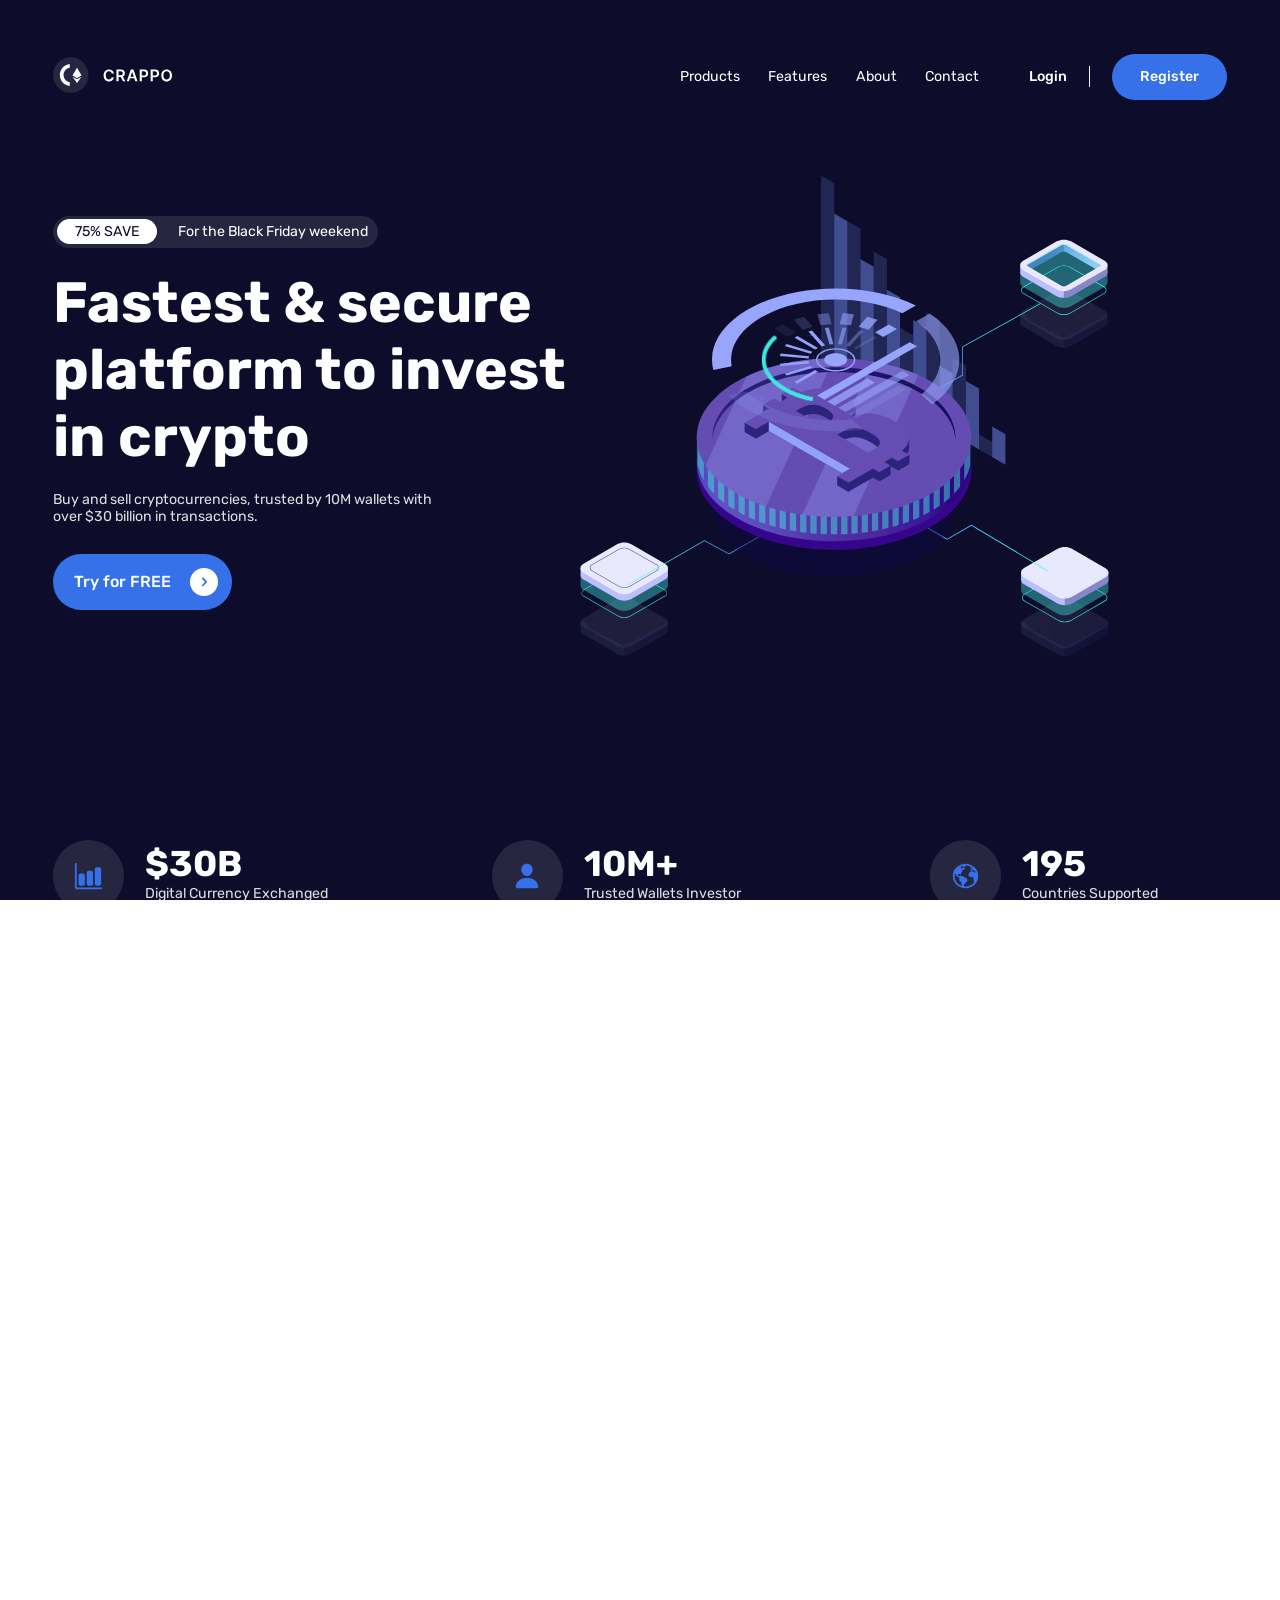
==== commit 16a1a167: "Add files via upload" ====
--- a/index.html
+++ b/index.html
@@ -5,309 +5,309 @@
     <meta name="viewport" content="width=device-width, initial-scale=1.0">
     <title>CRAPPO</title>
 
+    <script src="libs/gsap/gsap.min.js" defer></script>
+    <script src="libs/gsap/ScrollSmoother.min.js" defer></script>
+    <script src="libs/gsap/ScrollTrigger.min.js" defer></script>
+
     <link rel="stylesheet" href="css/main.css">
     <script src="js/app.js" defer></script>
 </head>
 <body>
-    <header class="header">
-        <div class="container">
-            <div class="top">
-                <div class="logo">
-                    <img src="logo/Logo.svg" alt="Logo" class="logo_img">
+    <div class="wrapper">
+        <div class="content">
+            <header class="header">
+                <div class="container">
+                    <div class="top">
+                        <div class="logo">
+                            <img src="logo/Logo.svg" alt="Logo" class="logo_img">
+                        </div>
+                        <nav class="menu">
+                            <ul class="menu__list">
+                                <li class="menu__item">
+                                    <a href="#" class="menu__link" id="menuProducts">Products</a>
+                                </li>
+                                <li class="menu__item">
+                                    <a href="#" class="menu__link" id="menuFeatures">Features</a>
+                                </li>
+                                <li class="menu__item">
+                                    <a href="#" class="menu__link" id="menuAbout">About</a>
+                                </li>
+                                <li class="menu__item">
+                                    <a href="#" class="menu__link" id="menuContact">Contact</a>
+                                </li>
+                            </ul>
+                            <div class="menu__authorize">
+                                <a href="#" class="menu__login">Login</a>
+                                <span class="menu__span"></span>
+                                <button class="menu__button">Register</button>
+                            </div>
+                        </nav>
+                    </div>
                 </div>
-                <nav class="menu">
-                    <ul class="menu__list">
-                        <li class="menu__item">
-                            <a href="#" class="menu__link" id="menuProducts">Products</a>
-                        </li>
-                        <li class="menu__item">
-                            <a href="#" class="menu__link" id="menuFeatures">Features</a>
-                        </li>
-                        <li class="menu__item">
-                            <a href="#" class="menu__link" id="menuAbout">About</a>
-                        </li>
-                        <li class="menu__item">
-                            <a href="#" class="menu__link" id="menuContact">Contact</a>
-                        </li>
-                    </ul>
-                    <div class="menu__authorize">
-                        <a href="#" class="menu__login">Login</a>
-                        <span class="menu__span"></span>
-                        <button class="menu__button">Register</button>
-                    </div>
-                </nav>
-            </div>
+            </header>
+            <main class="main">
+                <section class="present">
+                    <div class="container">
+                        <div class="present__content">
+                            <div class="present__info">
+                                <div class="present__adv">
+                                    <div class="present__sale">
+                                        <p class="present__text_small-violet">75% SAVE</p>
+                                    </div>
+                                    <p class="present__text-small-white">For the Black Friday weekend</p>
+                                </div>
+                                <div class="present__text">
+                                    <h1 class="present__text-head">Fastest & secure platform to invest in crypto</h1>
+                                    <p class="present__text-item">Buy and sell cryptocurrencies, trusted by 10M wallets with over $30 billion in transactions.</p>
+                                    <button class="present__button">
+                                        <p>Try for FREE</p>
+                                        <img src="img/Arrow Right.svg" alt="Arrow Right">
+                                    </button>
+                                </div>
+                            </div>
+                            <div class="present__hero">
+                                <img src="img/Hero.svg" alt="Hero" class="present__img">
+                            </div>
+                            <ul class="present__lists">
+                                <li class="present__items">
+                                    <div class="present__icons">
+                                        <img src="img/Bar Chart.svg" alt="Bar Chart" class="present__icons-img">
+                                    </div>
+                                    <div class="present__item-text">
+                                        <h2 class="present__item-head">$30B</h2>
+                                        <p class="present_item-small">Digital Currency Exchanged</p>
+                                    </div>
+                                </li>
+                                <li class="present__items">
+                                    <div class="present__icons">
+                                        <img src="img/Person.svg" alt="Person" class="present__icons-img">
+                                    </div>
+                                    <div class="present__item-text">
+                                        <h2 class="present__item-head">10M+</h2>
+                                        <p class="present_item-small">Trusted Wallets Investor</p>
+                                    </div>
+                                </li>
+                                <li class="present__items">
+                                    <div class="present__icons">
+                                        <img src="img/Earth.svg" alt="Earth" class="present__icons-img">
+                                    </div>
+                                    <div class="present__item-text">
+                                        <h2 class="present__item-head">195</h2>
+                                        <p class="present_item-small">Countries Supported</p>
+                                    </div>
+                                </li>
+                            </ul>
+                        </div>
+                    </div>
+                </section>
+                <section class="features" id="blockFeatures">
+                    <div class="container">
+                        <div class="features__main">
+                            <div class="features__hero">
+                                <img src="img/features__hero.svg" alt="Hero" class="features__hero_img">
+                            </div>
+                            <div class="features__content">
+                                <h2 class="features__text_head">Why you should choose CRAPPO</h2>
+                                <p class="features__text_item">Experience the next generation cryptocurrency platform. No financial borders, extra fees, and fake reviews.</p>
+                                <button class="features__button">Learn More</button>
+                            </div>
+                        </div>
+                    </div>
+                </section>
+                <section class="check">
+                    <div class="container">
+                        <div class="check__content">
+                            <h2 class="check__text-head">Check how much you can earn</h2>
+                            <p class="check__text-item">Let’s check your hash rate to see how much you will earn today, Exercitation veniam consequat sunt nostrud amet.</p>
+                        </div>
+                        <div class="check__calculate">
+                            <input type="text" class="check__input" placeholder="Enter your hash rate">
+                            <select name="select" id="select" class="check__select">
+                                <option value="r1" class="check__option">TH</option>
+                                <option value="r2" class="check__option">BTC</option>
+                                <option value="r3" class="check__option">ETh</option>
+                            </select>
+                            <button class="check__button">Calculate</button>
+                        </div>
+                    </div>
+                </section>
+                <section class="products">
+                    <div class="container">
+                        <div class="products__calculate">
+                            <p class="products__revenue">ESTIMATED 24 HOUR REVENUE:</p>
+                            <h3 class="products__result">
+                                0.055 130 59 ETH
+                                <span>($1275)</span>
+                            </h3>
+                            <p class="products__caveat">Revenue will change based on mining difficulty and Ethereum price.</p>
+                        </div>
+                        <div class="products__content" id="blockProducts">
+                            <h2 class="products__text-head">Trade securely and market the high growth cryptocurrencies.</h2>
+                            <ul class="products__Lists">
+                                <li class="products__list">
+                                    <img src="img/Icon_btc.svg" alt="Icon" class="products__icons">
+                                    <div class="products__title">
+                                        <h3 class="products__name">Bitcoin</h3>
+                                        <p class="products__name_cut">BTC</p>
+                                    </div>
+                                    <p class="products__text">Digital currency in which a record of transactions is maintained.</p>
+                                    <button class="products__button">
+                                        <p>Start mining</p>
+                                        <img src="img/Arrow Right.svg" alt="Arrow" class="products__arrow">
+                                    </button>
+                                </li>
+                                <li class="products__list">
+                                    <img src="img/Icon_ETH.svg" alt="Icon" class="products__icons">
+                                    <div class="products__title">
+                                        <h3 class="products__name">Ethereum</h3>
+                                        <p class="products__name_cut">ETH</p>
+                                    </div>
+                                    <p class="products__text">Blockchain technology to create and run decentralized digital applications.</p>
+                                    <button class="products__button">
+                                        <p>Start mining</p>
+                                        <img src="img/Arrow Right.svg" alt="Arrow" class="products__arrow">
+                                    </button>
+                                </li>
+                                <li class="products__list">
+                                    <img src="img/Icon_LTC.svg" alt="Icon" class="products__icons">
+                                    <div class="products__title">
+                                        <h3 class="products__name">Litecoin</h3>
+                                        <p class="products__name_cut">LTC</p>
+                                    </div>
+                                    <p class="products__text">Cryptocurrency that enables instant payments to anyone in the world.</p>
+                                    <button class="products__button">
+                                        <p>Start mining</p>
+                                        <img src="img/Arrow Right.svg" alt="Arrow" class="products__arrow">
+                                    </button>
+                                </li>
+                            </ul>
+                        </div>
+                    </div>
+                </section>
+                <section class="about" id="blockAbout">
+                    <div class="container">
+                        <h2 class="about__head">Market sentiments, portfolio, and run the infrastructure of your choice</h2>
+                        <div class="about__invest">
+                            <div class="about__content">
+                                <h3 class="about__head">Invest Smart</h3>
+                                <p class="about__text">Get full statistic information about the behaviour of buyers and sellers will help you to make the decision. </p>
+                                <button class="about__button">Learn More</button>
+                            </div>
+                            <img src="img/Chart.svg" alt="Chart" class="about__invest-img">
+                        </div>
+                        <div class="about__detalied">
+                            <img src="img/Statistic.svg" alt="Statistic" class="about__detalied-img">
+                            <img src="img/Base.svg" alt="Base" class="about__detalied-img">
+                            <div class="about__content-left">
+                                <h3 class="about__head">Detailed Statistics</h3>
+                                <p class="about__text">View all mining related information in realtime, at any point at any location and decide which polls you want to mine in.</p>
+                                <button class="about__button">Learn More</button>
+                            </div>
+                        </div>
+                        <div class="about__profit">
+                            <div class="about__content">
+                                <h3 class="about__head">Grow your profit and track your investments</h3>
+                                <p class="about__text">Use advanced analytical tools. Clear TradingView charts let you track current and historical profit investments.</p>
+                                <button class="about__button">Learn More</button>
+                            </div>
+                            <img src="img/Table.svg" alt="Table" class="about__invest-img">
+                        </div>
+                    </div>
+                </section>
+                <section class="contact" id="blockContact">
+                    <div class="container">
+                        <div class="contact__content">
+                            <div class="contact__header">
+                                <h3 class="contact__head">Start mining now</h3>
+                                <p class="contact__text">Join now with CRAPPO to get the latest news and start mining now</p>
+                            </div>
+                            <div class="contact__interactive">
+                                <input type="text" class="contact__input" placeholder="Enter your email">
+                                <button class="contact__button">Subscribe</button>
+                            </div>
+                        </div>
+                    </div>
+                </section>
+            </main>
+            <footer class="footer">
+                <div class="container">
+                    <div class="footer__content">
+                        <div class="footer__first">
+                            <img src="logo/Logo.svg" alt="Logo" class="footer__logo">
+                            <div class="footer__lists">
+                                <div class="footer__links">
+                                    <h4 class="footer__head">Quick Link</h4>
+                                    <ul class="footer__link">
+                                        <li class="footer__items">
+                                            <a href="#" class="footer__item">Home</a>
+                                        </li>
+                                        <li class="footer__items">
+                                            <a href="#" class="footer__item">Products</a>
+                                        </li>
+                                        <li class="footer__items">
+                                            <a href="#" class="footer__item">About</a>
+                                        </li>
+                                        <li class="footer__items">
+                                            <a href="#" class="footer__item">Features</a>
+                                        </li>
+                                        <li class="footer__items">
+                                            <a href="#" class="footer__item">Contact</a>
+                                        </li>
+                                    </ul>
+                                </div>
+                                <div class="footer__links">
+                                    <h4 class="footer__head">Resources</h4>
+                                    <ul class="footer__link">
+                                        <li class="footer__items">
+                                            <a href="#" class="footer__item">Download Whitepapper</a>
+                                        </li>
+                                        <li class="footer__items">
+                                            <a href="#" class="footer__item">Smart Token</a>
+                                        </li>
+                                        <li class="footer__items">
+                                            <a href="#" class="footer__item">Blockchain Explorer</a>
+                                        </li>
+                                        <li class="footer__items">
+                                            <a href="#" class="footer__item">Crypto API</a>
+                                        </li>
+                                        <li class="footer__items">
+                                            <a href="#" class="footer__item">Interest</a>
+                                        </li>
+                                    </ul>
+                                </div>
+                            </div>
+                            <div class="footer__payment">
+                                <!-- font-family: "RubickMedium"!!! -->
+                                <h3 class="footer__payment_head">We accept following payment systems</h3>
+                                <ul class="footer__icons">
+                                    <li class="footer__icon">
+                                        <img src="logo/Visa.svg" alt="Visa" class="footer__icon-img">
+                                    </li>
+                                    <li class="footer__icon">
+                                        <img src="logo/Mastercard.svg" alt="Mastercard" class="footer__icon-img">
+                                    </li>
+                                    <li class="footer__icon">
+                                        <img src="logo/Bitcoin.svg" alt="Bitcoin" class="footer__icon-BTC">
+                                    </li>
+                                </ul>
+                            </div>
+                        </div>
+                        <div class="footer__footer">
+                            <div class="footer__rights">
+                                <p>©2021 CRAPPO. All rights reserved</p>
+                            </div>
+                            <div class="footer__socials">
+                                <img src="logo/facebook-f 1.svg" alt="facebook" class="footer__socials-img">
+                                <img src="logo/instagram 1.svg" alt="instagram" class="footer__socials-img">
+                                <img src="logo/youtube 1.svg" alt="youtube" class="footer__socials-img">
+                                <img src="logo/twitter 1.svg" alt="twitter" class="footer__socials-img">
+                                <img src="logo/linkedin 1.svg" alt="linkedin" class="footer__socials-img">
+                            </div>
+                        </div>
+                    </div>
+                </div>
+            </footer>
         </div>
-    </header>
-
-    <main class="main">
-        <section class="present">
-            <div class="container">
-                <div class="present__content">
-                    <div class="present__info">
-                        <div class="present__adv">
-                            <div class="present__sale">
-                                <p class="present__text_small-violet">75% SAVE</p>
-                            </div>
-                            <p class="present__text-small-white">For the Black Friday weekend</p>
-                        </div>
-                        <div class="present__text">
-                            <h1 class="present__text-head">Fastest & secure platform to invest in crypto</h1>
-                            <p class="present__text-item">Buy and sell cryptocurrencies, trusted by 10M wallets with over $30 billion in transactions.</p>
-                            <button class="present__button">
-                                <p>Try for FREE</p>
-                                <img src="img/Arrow Right.svg" alt="Arrow Right">
-                            </button>
-                        </div>
-                    </div>
-                    <div class="present__hero">
-                        <img src="img/Hero.svg" alt="Hero" class="present__img">
-                    </div>
-                    <ul class="present__lists">
-                        <li class="present__items">
-                            <div class="present__icons">
-                                <img src="img/Bar Chart.svg" alt="Bar Chart" class="present__icons-img">
-                            </div>
-                            <div class="present__item-text">
-                                <h2 class="present__item-head">$30B</h2>
-                                <p class="present_item-small">Digital Currency Exchanged</p>
-                            </div>
-                        </li>
-                        <li class="present__items">
-                            <div class="present__icons">
-                                <img src="img/Person.svg" alt="Person" class="present__icons-img">
-                            </div>
-                            <div class="present__item-text">
-                                <h2 class="present__item-head">10M+</h2>
-                                <p class="present_item-small">Trusted Wallets Investor</p>
-                            </div>
-                        </li>
-                        <li class="present__items">
-                            <div class="present__icons">
-                                <img src="img/Earth.svg" alt="Earth" class="present__icons-img">
-                            </div>
-                            <div class="present__item-text">
-                                <h2 class="present__item-head">195</h2>
-                                <p class="present_item-small">Countries Supported</p>
-                            </div>
-                        </li>
-                    </ul>
-                </div>
-            </div>
-        </section>
-
-        <section class="features">
-            <div class="container">
-                <div class="features__main">
-                    <div class="features__hero">
-                        <img src="img/features__hero.svg" alt="Hero" class="features__hero_img">
-                    </div>
-                    <div class="features__content">
-                        <h2 class="features__text_head">Why you should choose CRAPPO</h2>
-                        <p class="features__text_item">Experience the next generation cryptocurrency platform. No financial borders, extra fees, and fake reviews.</p>
-                        <button class="features__button">Learn More</button>
-                    </div>
-                </div>
-            </div>
-        </section>
-
-        <section class="check">
-            <div class="container">
-                <div class="check__content">
-                    <h2 class="check__text-head">Check how much you can earn</h2>
-                    <p class="check__text-item">Let’s check your hash rate to see how much you will earn today, Exercitation veniam consequat sunt nostrud amet.</p>
-                </div>
-                <div class="check__calculate">
-                    <input type="text" class="check__input" placeholder="Enter your hash rate">
-                    <select name="select" id="select" class="check__select">
-                        <option value="r1" class="check__option">TH</option>
-                        <option value="r2" class="check__option">BTC</option>
-                        <option value="r3" class="check__option">ETh</option>
-                    </select>
-                    <button class="check__button">Calculate</button>
-                </div>
-            </div>
-        </section>
-
-        <section class="products">
-            <div class="container">
-                <div class="products__calculate">
-                    <p class="products__revenue">ESTIMATED 24 HOUR REVENUE:</p>
-                    <h3 class="products__result">
-                        0.055 130 59 ETH
-                        <span>($1275)</span>
-                    </h3>
-                    <p class="products__caveat">Revenue will change based on mining difficulty and Ethereum price.</p>
-                </div>
-                <div class="products__content">
-                    <h2 class="products__text-head">Trade securely and market the high growth cryptocurrencies.</h2>
-                    <ul class="products__Lists">
-                        <li class="products__list">
-                            <img src="img/Icon_btc.svg" alt="Icon" class="products__icons">
-                            <div class="products__title">
-                                <h3 class="products__name">Bitcoin</h3>
-                                <p class="products__name_cut">BTC</p>
-                            </div>
-                            <p class="products__text">Digital currency in which a record of transactions is maintained.</p>
-                            <button class="products__button">
-                                <p>Start mining</p>
-                                <img src="img/Arrow Right.svg" alt="Arrow" class="products__arrow">
-                            </button>
-                        </li>
-                        <li class="products__list">
-                            <img src="img/Icon_ETH.svg" alt="Icon" class="products__icons">
-                            <div class="products__title">
-                                <h3 class="products__name">Ethereum</h3>
-                                <p class="products__name_cut">ETH</p>
-                            </div>
-                            <p class="products__text">Blockchain technology to create and run decentralized digital applications.</p>
-                            <button class="products__button">
-                                <p>Start mining</p>
-                                <img src="img/Arrow Right.svg" alt="Arrow" class="products__arrow">
-                            </button>
-                        </li>
-                        <li class="products__list">
-                            <img src="img/Icon_LTC.svg" alt="Icon" class="products__icons">
-                            <div class="products__title">
-                                <h3 class="products__name">Litecoin</h3>
-                                <p class="products__name_cut">LTC</p>
-                            </div>
-                            <p class="products__text">Cryptocurrency that enables instant payments to anyone in the world.</p>
-                            <button class="products__button">
-                                <p>Start mining</p>
-                                <img src="img/Arrow Right.svg" alt="Arrow" class="products__arrow">
-                            </button>
-                        </li>
-                    </ul>
-                </div>
-            </div>
-        </section>
-
-        <section class="about">
-            <div class="container">
-                <h2 class="about__head">Market sentiments, portfolio, and run the infrastructure of your choice</h2>
-                <div class="about__invest">
-                    <div class="about__content">
-                        <h3 class="about__head">Invest Smart</h3>
-                        <p class="about__text">Get full statistic information about the behaviour of buyers and sellers will help you to make the decision. </p>
-                        <button class="about__button">Learn More</button>
-                    </div>
-                    <img src="img/Chart.svg" alt="Chart" class="about__invest-img">
-                </div>
-                <div class="about__detalied">
-                    <img src="img/Statistic.svg" alt="Statistic" class="about__detalied-img">
-                    <img src="img/Base.svg" alt="Base" class="about__detalied-img">
-                    <div class="about__content-left">
-                        <h3 class="about__head">Detailed Statistics</h3>
-                        <p class="about__text">View all mining related information in realtime, at any point at any location and decide which polls you want to mine in.</p>
-                        <button class="about__button">Learn More</button>
-                    </div>
-                </div>
-                <div class="about__profit">
-                    <div class="about__content">
-                        <h3 class="about__head">Grow your profit and track your investments</h3>
-                        <p class="about__text">Use advanced analytical tools. Clear TradingView charts let you track current and historical profit investments.</p>
-                        <button class="about__button">Learn More</button>
-                    </div>
-                    <img src="img/Table.svg" alt="Table" class="about__invest-img">
-                </div>
-            </div>
-        </section>
-
-        <section class="contact">
-            <div class="container">
-                <div class="contact__content">
-                    <div class="contact__header">
-                        <h3 class="contact__head">Start mining now</h3>
-                        <p class="contact__text">Join now with CRAPPO to get the latest news and start mining now</p>
-                    </div>
-                    <div class="contact__interactive">
-                        <input type="text" class="contact__input" placeholder="Enter your email">
-                        <button class="contact__button">Subscribe</button>
-                    </div>
-                </div>
-            </div>
-        </section>
-    </main>
-
-    <footer class="footer">
-        <div class="container">
-            <div class="footer__content">
-                <div class="footer__first">
-                    <img src="logo/Logo.svg" alt="Logo" class="footer__logo">
-                    <div class="footer__lists">
-                        <div class="footer__links">
-                            <h4 class="footer__head">Quick Link</h4>
-                            <ul class="footer__link">
-                                <li class="footer__items">
-                                    <a href="#" class="footer__item">Home</a>
-                                </li>
-                                <li class="footer__items">
-                                    <a href="#" class="footer__item">Products</a>
-                                </li>
-                                <li class="footer__items">
-                                    <a href="#" class="footer__item">About</a>
-                                </li>
-                                <li class="footer__items">
-                                    <a href="#" class="footer__item">Features</a>
-                                </li>
-                                <li class="footer__items">
-                                    <a href="#" class="footer__item">Contact</a>
-                                </li>
-                            </ul>
-                        </div>
-                        <div class="footer__links">
-                            <h4 class="footer__head">Resources</h4>
-                            <ul class="footer__link">
-                                <li class="footer__items">
-                                    <a href="#" class="footer__item">Download Whitepapper</a>
-                                </li>
-                                <li class="footer__items">
-                                    <a href="#" class="footer__item">Smart Token</a>
-                                </li>
-                                <li class="footer__items">
-                                    <a href="#" class="footer__item">Blockchain Explorer</a>
-                                </li>
-                                <li class="footer__items">
-                                    <a href="#" class="footer__item">Crypto API</a>
-                                </li>
-                                <li class="footer__items">
-                                    <a href="#" class="footer__item">Interest</a>
-                                </li>
-                            </ul>
-                        </div>
-                    </div>
-                    <div class="footer__payment">
-                        <!-- font-family: "RubickMedium"!!! -->
-                        <h3 class="footer__payment_head">We accept following payment systems</h3>
-                        <ul class="footer__icons">
-                            <li class="footer__icon">
-                                <img src="logo/Visa.svg" alt="Visa" class="footer__icon-img">
-                            </li>
-                            <li class="footer__icon">
-                                <img src="logo/Mastercard.svg" alt="Mastercard" class="footer__icon-img">
-                            </li>
-                            <li class="footer__icon">
-                                <img src="logo/Bitcoin.svg" alt="Bitcoin" class="footer__icon-BTC">
-                            </li>
-                        </ul>
-                    </div>
-                </div>
-
-                <div class="footer__footer">
-                    <div class="footer__rights">
-                        <p>©2021 CRAPPO. All rights reserved</p>
-                    </div>
-                    <div class="footer__socials">
-                        <img src="logo/facebook-f 1.svg" alt="facebook" class="footer__socials-img">
-                        <img src="logo/instagram 1.svg" alt="instagram" class="footer__socials-img">
-                        <img src="logo/youtube 1.svg" alt="youtube" class="footer__socials-img">
-                        <img src="logo/twitter 1.svg" alt="twitter" class="footer__socials-img">
-                        <img src="logo/linkedin 1.svg" alt="linkedin" class="footer__socials-img">
-                    </div>
-                </div>
-            </div>
-        </div>
-    </footer>
+    </div>
 </body>
 </html>
--- a/css/main.css
+++ b/css/main.css
@@ -51,6 +51,9 @@
     color: #FFFFFF;
     line-height: calc(1.5rem + 0.5vw);
 }
+.content > * {
+	will-change: transform;
+}
 
 
 
@@ -62,6 +65,8 @@
 .header {
     background: #0D0D2B;
     padding-top: 4.2vw;
+    padding-bottom: 2px;
+    margin-bottom: -2px;
 }
 .top {
     display: flex;
@@ -485,7 +490,7 @@
 .products__list:hover .products__name_cut {
     color: #FFFFFF;
 } 
-.products__button:hover {
+.products__list:hover .products__button {
     display: block;
     width: 14.23vw;
     height: 4.44vw;
@@ -501,11 +506,11 @@
     cursor: pointer;
     transition: .3s;
 }
-.products__button:hover p {
+.products__list:hover .products__button p {
     display: block;
     transform: translateX(0);
 }
-.products__button:hover .products__arrow {
+.products__list:hover .products__button .products__arrow {
     width: 2.22vw;
     height: 2.22vw;
     border: none;
@@ -644,6 +649,8 @@
 
 .footer {
     background: #0D0D2B;
+    padding-top: 2px;
+    margin-top: -2px;
 }
 .footer__content {
     display: flex;
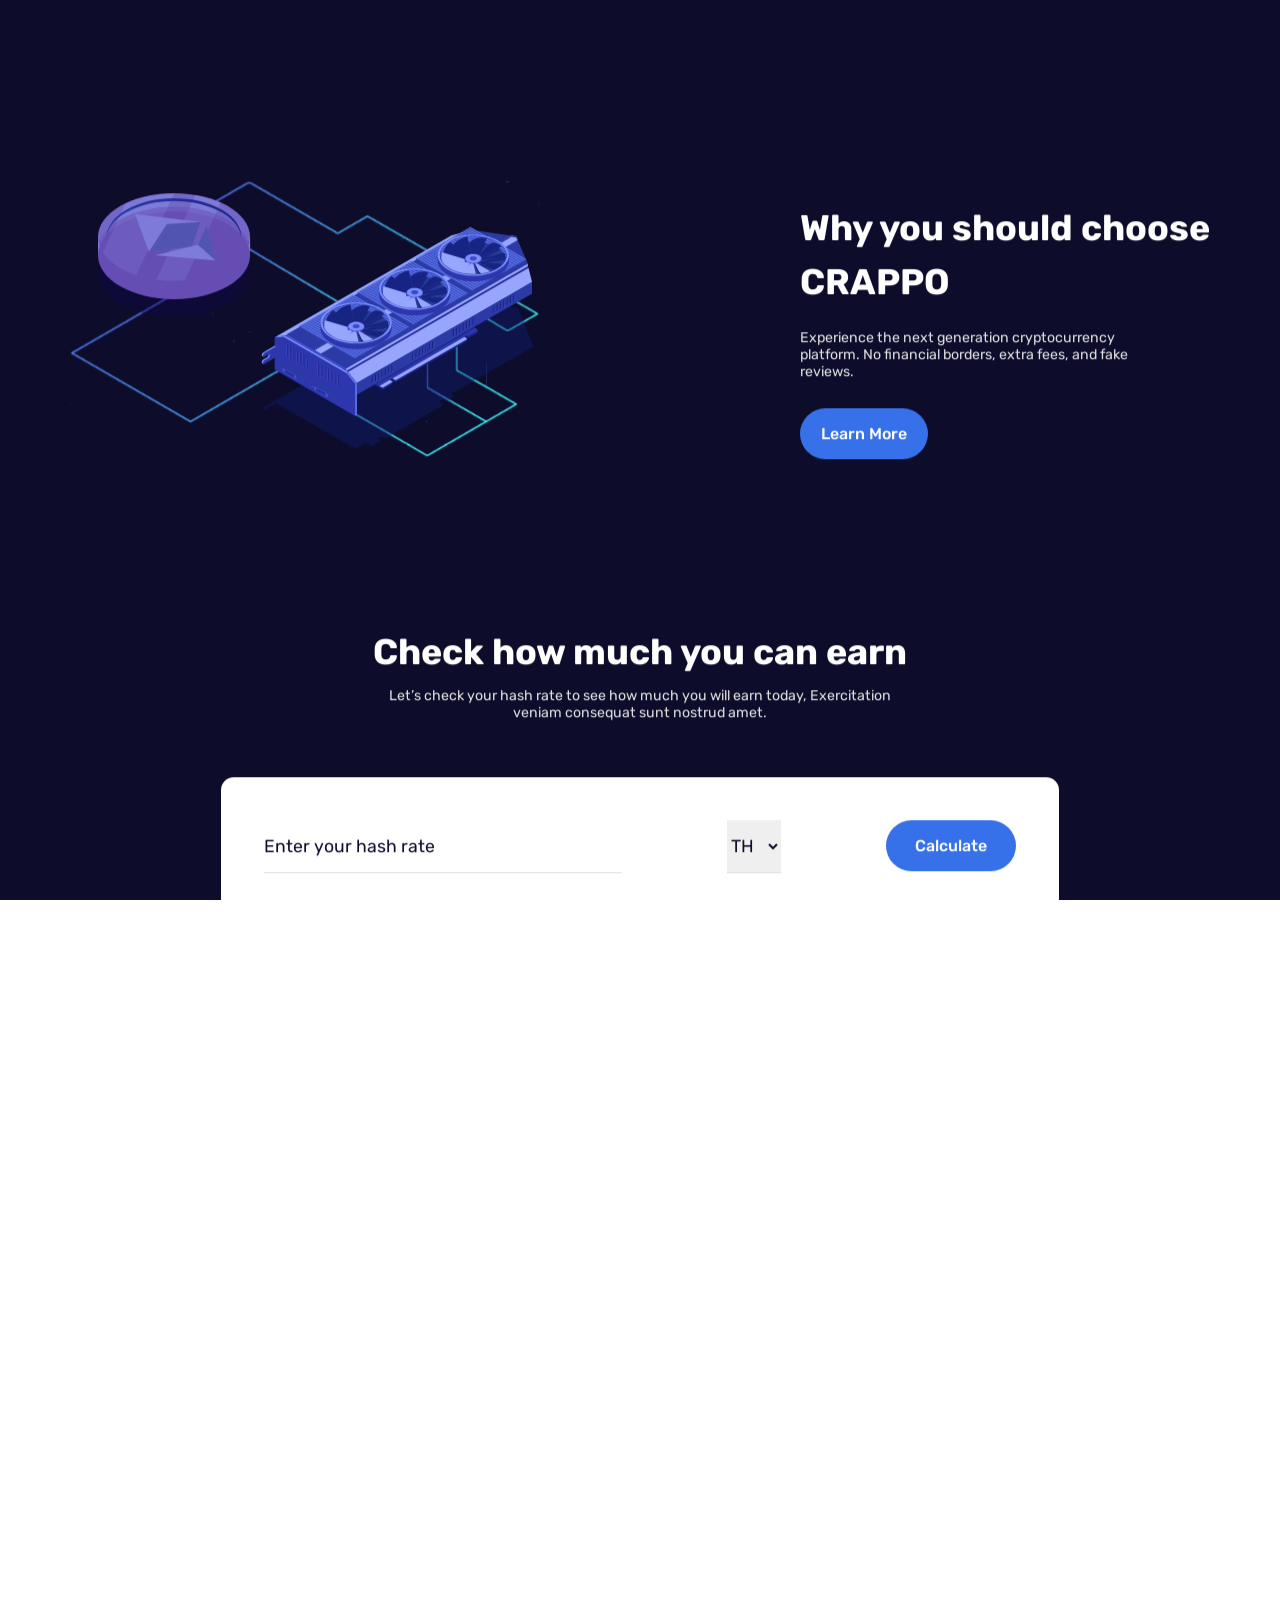
==== commit b58f9134: "Add files via upload" ====
--- a/index.html
+++ b/index.html
@@ -17,7 +17,7 @@
         <div class="content">
             <header class="header">
                 <div class="container">
-                    <div class="top">
+                    <div class="top" id="blockTop">
                         <div class="logo">
                             <img src="logo/Logo.svg" alt="Logo" class="logo_img">
                         </div>
@@ -239,19 +239,19 @@
                                     <h4 class="footer__head">Quick Link</h4>
                                     <ul class="footer__link">
                                         <li class="footer__items">
-                                            <a href="#" class="footer__item">Home</a>
-                                        </li>
-                                        <li class="footer__items">
-                                            <a href="#" class="footer__item">Products</a>
-                                        </li>
-                                        <li class="footer__items">
-                                            <a href="#" class="footer__item">About</a>
-                                        </li>
-                                        <li class="footer__items">
-                                            <a href="#" class="footer__item">Features</a>
-                                        </li>
-                                        <li class="footer__items">
-                                            <a href="#" class="footer__item">Contact</a>
+                                            <a href="#" class="footer__item" id="footerHome">Home</a>
+                                        </li>
+                                        <li class="footer__items">
+                                            <a href="#" class="footer__item" id="footerProducts">Products</a>
+                                        </li>
+                                        <li class="footer__items">
+                                            <a href="#" class="footer__item" id="footerAbout">About</a>
+                                        </li>
+                                        <li class="footer__items">
+                                            <a href="#" class="footer__item" id="footerFeatures">Features</a>
+                                        </li>
+                                        <li class="footer__items">
+                                            <a href="#" class="footer__item" id="footerContact">Contact</a>
                                         </li>
                                     </ul>
                                 </div>
